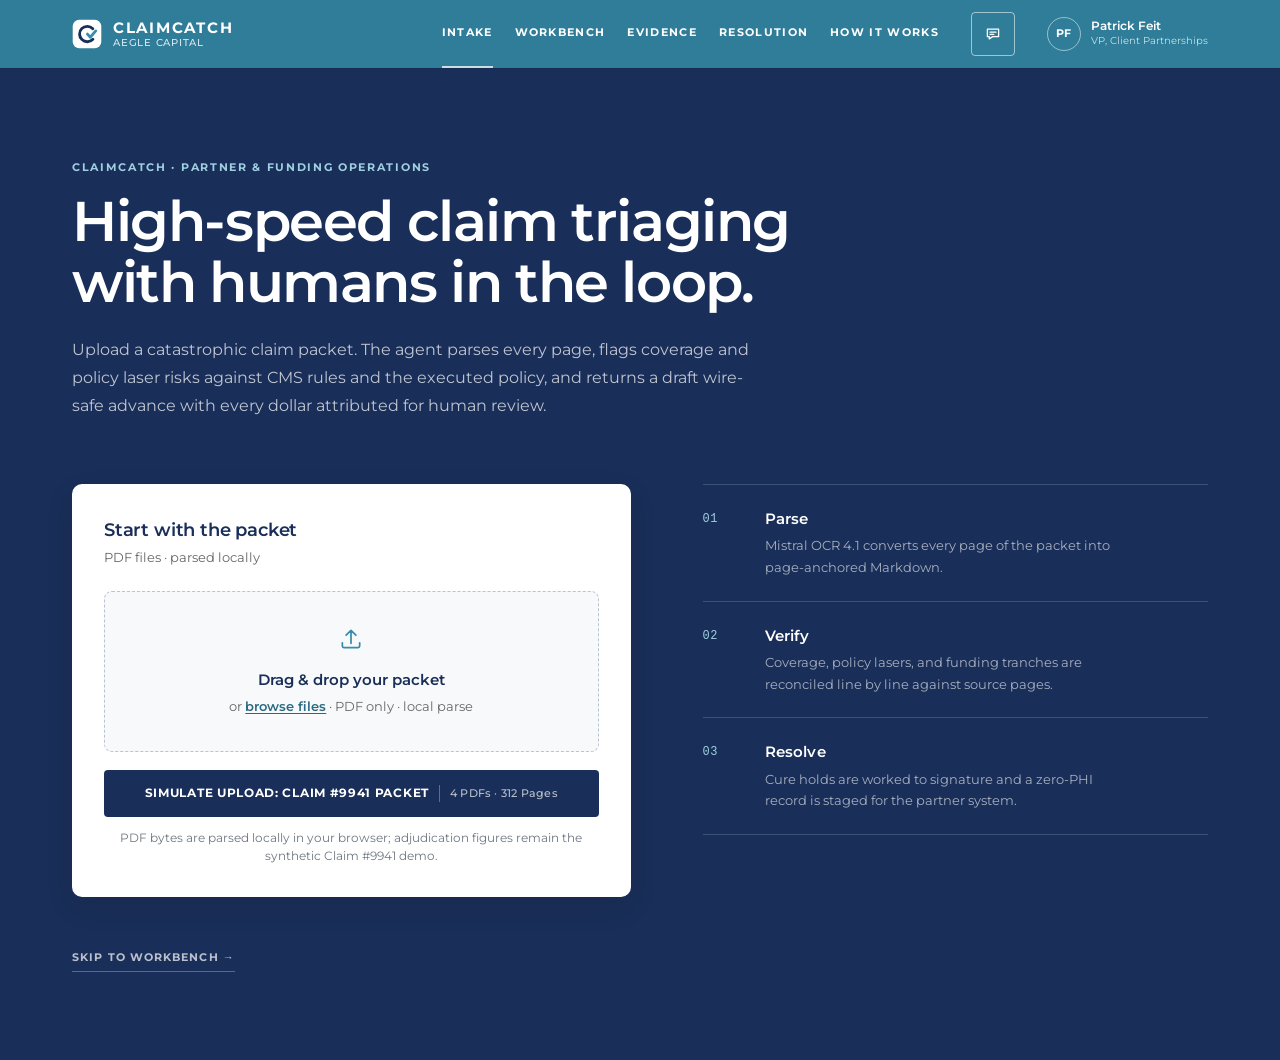
==== index.html @ b41df66d "Deploy ClaimCatch web" ====
<!doctype html>
<html lang="en">
<head>
  <meta charset="utf-8">
  <meta name="viewport" content="width=device-width, initial-scale=1">
  <meta name="color-scheme" content="light">
  <meta name="description" content="ClaimCatch — claim funding decisions with every dollar attributed. Claim #9941.">
  <title>Claim #9941 · ClaimCatch</title>
  <link rel="icon" href="data:image/svg+xml,%3Csvg xmlns='http://www.w3.org/2000/svg' viewBox='0 0 32 32'%3E%3Crect width='32' height='32' rx='5' fill='%23192e58'/%3E%3Cpath d='M22.5 10.2a8 8 0 1 0 0 11.6' fill='none' stroke='%23fff' stroke-width='3' stroke-linecap='round'/%3E%3Cpath d='M17 16.2l3 3 5.2-6.2' fill='none' stroke='%23368caa' stroke-width='3' stroke-linecap='round' stroke-linejoin='round'/%3E%3C/svg%3E">
  <link rel="stylesheet" href="styles.css">
  <script src="vendor/pdfjs/pdf.min.js" defer></script>
  <script src="app.js" defer></script>
</head>
<body>
  <a class="skip-link" href="#main">Skip to content</a>

  <header class="topbar">
    <div class="topbar-inner">
      <a class="brand" href="#workbench" data-nav="workbench" aria-label="ClaimCatch — workbench">
        <svg class="brand-mark" viewBox="0 0 32 32" width="30" height="30" aria-hidden="true">
          <rect x="0.75" y="0.75" width="30.5" height="30.5" rx="7" fill="#fff"></rect>
          <path d="M22.2 10.4a8.2 8.2 0 1 0 .1 11.2" fill="none" stroke="#192e58" stroke-width="3" stroke-linecap="round"></path>
          <path d="M16.5 16.1l3.1 3.3 5.7-6.7" fill="none" stroke="#368caa" stroke-width="3" stroke-linecap="round" stroke-linejoin="round"></path>
        </svg>
        <span class="brand-lockup">
          <span class="brand-word">ClaimCatch</span>
          <span class="brand-sub">Aegle Capital</span>
        </span>
      </a>
      <nav class="nav-links" aria-label="Sections">
        <a href="#intake" data-nav="intake">Intake</a>
        <a href="#workbench" data-nav="workbench">Workbench</a>
        <a href="#evidence" data-nav="evidence">Evidence</a>
        <a href="#resolution" data-nav="resolution">Resolution</a>
        <a href="#how-it-works" data-nav="how-it-works">How it works</a>
      </nav>
      <button type="button" class="nav-chat" id="askPacket" aria-haspopup="dialog" aria-controls="chatDrawer" aria-label="Ask Packet (Chat)" title="Ask Packet (Chat)">
        <svg viewBox="0 0 24 24" width="18" height="18" aria-hidden="true" fill="none" stroke="currentColor" stroke-width="1.7" stroke-linecap="round" stroke-linejoin="round"><path d="M4.5 5.5h15v10h-8l-4.5 3v-3H4.5z"></path><path d="M8 9.5h8M8 12.5h5"></path></svg>
      </button>
      <div class="nav-profile" role="group" aria-label="Patrick Feit, VP, Client Partnerships">
        <span class="nav-avatar" aria-hidden="true">PF</span>
        <span class="nav-profile-text"><b>Patrick Feit</b><small>VP, Client Partnerships</small></span>
      </div>
    </div>
  </header>

  <main id="main">
    <!-- ============================ INTAKE ============================ -->
    <section class="intake" id="intake" aria-labelledby="intake-title">
      <div class="wrap intake-wrap">
        <div class="intake-hero">
          <p class="eyebrow eyebrow-light">ClaimCatch · Partner &amp; Funding Operations</p>
          <h1 id="intake-title">High-speed claim triaging with humans in the loop.</h1>
          <p class="lede">Upload a catastrophic claim packet. The agent parses every page, flags coverage and policy laser risks against CMS rules and the executed policy, and returns a draft wire-safe advance with every dollar attributed for human review.</p>
        </div>

        <div class="intake-grid">
          <div class="upload-panel">
            <h2 class="upload-title">Start with the packet</h2>
            <p class="upload-sub">PDF files · parsed locally</p>
            <div class="dropzone" id="dropzone" tabindex="0" role="button" aria-label="Choose one or more claim packet PDF files, or drop them here">
              <svg class="dz-icon" viewBox="0 0 24 24" width="26" height="26" aria-hidden="true" fill="none" stroke="currentColor" stroke-width="1.6" stroke-linecap="round" stroke-linejoin="round">
                <path d="M12 16V4m0 0L7.5 8.5M12 4l4.5 4.5"></path>
                <path d="M4 15.5v3A1.5 1.5 0 0 0 5.5 20h13a1.5 1.5 0 0 0 1.5-1.5v-3"></path>
              </svg>
              <p class="dz-title">Drag &amp; drop your packet</p>
              <p class="dz-sub">or <span class="dz-browse">browse files</span> · PDF only · local parse</p>
              <input type="file" id="fileInput" accept=".pdf,application/pdf" multiple class="visually-hidden">
            </div>
            <p class="file-line" id="fileLine" hidden>
              <span class="file-dot" aria-hidden="true"></span>
              <span class="file-copy">
                <span id="fileMeta"></span>
                <span class="file-names" id="fileName"></span>
              </span>
            </p>
            <p class="parse-line" id="parseLine" hidden role="status" aria-live="polite"></p>
            <div class="pdf-state" id="pdfState" hidden>
              <span class="pdf-chip" id="pdfChip">PDF verified · local parse</span>
              <details class="pdf-preview" id="pdfPreview">
                <summary>View extracted text</summary>
                <div class="pdf-preview-body">
                  <p class="pdf-preview-label">Page 1 · first 1,200 characters</p>
                  <pre id="pdfPreviewText"></pre>
                  <div class="pdf-page-tags" id="pdfPageTags" aria-label="Parsed page tags"></div>
                  <p class="pdf-preview-note">Preview only. Extracted text stays in this browser session.</p>
                </div>
              </details>
            </div>
            <button type="button" class="btn btn-primary btn-block" id="simulateBtn">Simulate Upload: Claim #9941 Packet <span class="btn-meta">4 PDFs · 312 Pages</span></button>
            <p class="upload-note">PDF bytes are parsed locally in your browser; adjudication figures remain the synthetic Claim #9941 demo.</p>
          </div>

          <aside class="intake-steps" aria-label="How the agent works">
            <ol>
              <li>
                <span class="step-num">01</span>
                <h2>Parse</h2>
                <p>Mistral OCR 4.1 converts every page of the packet into page-anchored Markdown.</p>
              </li>
              <li>
                <span class="step-num">02</span>
                <h2>Verify</h2>
                <p>Coverage, policy lasers, and funding tranches are reconciled line by line against source pages.</p>
              </li>
              <li>
                <span class="step-num">03</span>
                <h2>Resolve</h2>
                <p>Cure holds are worked to signature and a zero-PHI record is staged for the partner system.</p>
              </li>
            </ol>
          </aside>
        </div>

        <button type="button" class="skip-workbench" id="skipWorkbench">Skip to workbench <span aria-hidden="true">→</span></button>
      </div>
    </section>

    <!-- ============================ STREAM ============================ -->
    <section class="stream" id="stream" aria-labelledby="stream-title" hidden>
      <div class="wrap stream-wrap">
        <div class="stream-card">
          <div class="stream-head">
            <div>
              <p class="eyebrow eyebrow-light">Live agent stream</p>
              <h1 id="stream-title">Reading Claim #9941</h1>
            </div>
            <span class="stream-pct" id="streamPct">0%</span>
          </div>
          <div class="stream-bar" role="progressbar" aria-labelledby="stream-title" aria-valuemin="0" aria-valuemax="100" aria-valuenow="0" id="streamBar">
            <span id="streamFill"></span>
          </div>
          <p class="stream-file" id="streamFile" hidden></p>
          <ol class="stream-log" id="streamLog" aria-live="polite" aria-relevant="additions"></ol>
          <div class="stream-foot">
            <p>No external writes · zero PHI</p>
            <button type="button" class="btn btn-white btn-small" id="skipStream">Skip to workbench</button>
          </div>
        </div>
      </div>
    </section>

    <!-- ============================ WORKBENCH ============================ -->
    <div id="workbench" hidden>

      <!-- Zone 1: hero decision banner -->
      <section class="decision" aria-labelledby="decision-title">
        <div class="wrap">
          <div class="decision-top">
            <div>
              <p class="eyebrow eyebrow-light" id="heroStatusEyebrow">Claim #9941 · Adjudication hold — laser flagged</p>
              <p class="local-pdf-marker" id="workbenchUploadMarker" hidden><span class="local-pdf-dot" aria-hidden="true"></span><span id="workbenchUploadMeta"></span></p>
              <h1 id="decision-title">Draft advance for sign-off: <span class="nowrap" id="heroAmount">$1,700,000</span></h1>
              <p class="decision-context">Prairie States Administrators <span aria-hidden="true">·</span> Midwest Precision Manufacturing LLC <span aria-hidden="true">·</span> Meridian Mutual Stop Loss <span aria-hidden="true">·</span> Policy MPM-SL-2026-0147</p>
            </div>
            <div class="decision-tools">
              <button type="button" class="btn btn-ghost-light btn-small" id="rerunBtn">Re-run stream</button>
              <button type="button" class="btn btn-ghost-light btn-small" id="newClaimBtn">New claim</button>
            </div>
          </div>

          <dl class="figures">
            <div class="figure">
              <dt>Requested</dt>
              <dd>$2,800,000</dd>
              <span class="figure-rule rule-neutral" aria-hidden="true"></span>
            </div>
            <div class="figure">
              <dt>Draft for sign-off</dt>
              <dd id="heroApproved">$1,700,000</dd>
              <span class="figure-rule rule-ok" aria-hidden="true"></span>
            </div>
            <div class="figure">
              <dt>Curable Hold</dt>
              <dd id="heroHold">$250,000</dd>
              <span class="figure-rule rule-hold" aria-hidden="true"></span>
            </div>
            <div class="figure">
              <dt>Hard exclusions</dt>
              <dd>$850,000</dd>
              <span class="figure-rule rule-loss" aria-hidden="true"></span>
            </div>
          </dl>

          <div class="decision-foot">
            <a class="btn btn-white" href="#evidence" id="reviewTraps">Review traps &amp; cure hold</a>
            <p class="timeline">
              <span>06 Oct <b>Intake</b></span>
              <span>07 Oct <b>Laser flagged</b></span>
              <span>08 Oct <b>Tranche 1 prepared</b></span>
              <span class="timeline-pending" id="timelineCure">Cure pending</span>
            </p>
          </div>
        </div>
      </section>

      <!-- Zone 2: trap & attribution -->
      <section class="section traps" id="evidence" aria-labelledby="trapsTitle">
        <div class="wrap">
          <header class="section-head">
            <p class="eyebrow">Findings</p>
            <h2 id="trapsTitle">Three findings explain the $1,100,000 gap.</h2>
            <p class="section-desc" id="equation">Billed $3,050,000 − FL48 $350,000 = eligible $2,700,000; less L-1 $750,000 = $1,950,000 reimbursable; less hold $250,000 = $1,700,000 draft advance.</p>
          </header>

          <figure class="attribution">
            <div class="stack-bar" role="img" id="stackBar" aria-label="Attribution of $3,050,000 billed: $1,700,000 draft, $250,000 signature hold, $500,000 laser gap, $350,000 FL48 excluded, $250,000 base deductible.">
              <span class="seg seg-approved" id="segApproved" style="width:55.74%"><span id="segApprovedLabel">$1.70M draft</span></span>
              <span class="seg seg-hold" id="segHold" style="width:8.20%"><span class="seg-out" id="segHoldLabel">$250k</span></span>
              <span class="seg seg-laser" style="width:16.39%"><span>$500k laser</span></span>
              <span class="seg seg-fl48" style="width:11.48%"><span>$350k FL48</span></span>
              <span class="seg seg-base" style="width:8.20%"><span class="seg-out">$250k</span></span>
            </div>
            <figcaption class="legend">
              <span><i class="dot dot-approved" aria-hidden="true"></i>Draft <b id="legendApproved">$1,700,000</b></span>
              <span><i class="dot dot-hold" aria-hidden="true"></i>Signature hold <b id="legendHold">$250,000</b></span>
              <span><i class="dot dot-laser" aria-hidden="true"></i>Laser gap <b>$500,000</b></span>
              <span><i class="dot dot-fl48" aria-hidden="true"></i>FL48 excluded <b>$350,000</b></span>
              <span><i class="dot dot-base" aria-hidden="true"></i>Base deductible <b>$250,000</b></span>
            </figcaption>
          </figure>

          <div class="ledger">
            <!-- Trap 1 -->
            <article class="trap" data-trap="laser">
              <div class="trap-row">
                <button type="button" class="trap-open" data-doc="policy">
                  <span class="trap-amount">$500,000</span>
                  <span class="trap-main">
                    <span class="trap-title">Endorsement L-1 laser</span>
                    <span class="trap-sub">$750,000 separate specific deductible against a $250,000 Schedule A base</span>
                    <span class="trap-cite">Trustmark Ins. Co. v. Citizens <span class="cite-court">(D. Conn. 2004)</span></span>
                  </span>
                  <span class="tag tag-non">Non-curable</span>
                  <span class="trap-page">Policy p. 7</span>
                </button>
                <button type="button" class="trap-toggle" aria-expanded="false" aria-controls="trap1-detail">
                  <span>Rationale</span>
                  <svg viewBox="0 0 24 24" width="16" height="16" aria-hidden="true" fill="none" stroke="currentColor" stroke-width="1.8" stroke-linecap="round" stroke-linejoin="round"><path d="m6 9 6 6 6-6"></path></svg>
                </button>
              </div>
              <div class="trap-detail" id="trap1-detail" inert aria-hidden="true">
                <div class="trap-detail-inner">
                  <div class="trap-copy">
                    <p>The executed policy carries a $750,000 separate specific deductible for member MPM-9941-07 and diagnosis C91.02. Schedule A still shows $250,000; Endorsement L-1 replaces — and does not add to — that base. The $500,000 difference is a coverage gap with no cure, and no No-New-Laser endorsement appears in the executed extract.</p>
                    <p class="cite-block"><b>Citation.</b> <i>Trustmark Ins. Co. v. Citizens</i> (D. Conn. 2004) — a separately negotiated specific deductible controls over the base schedule when the endorsement is executed in the policy.</p>
                  </div>
                  <button type="button" class="source-link" data-doc="policy">View source <span aria-hidden="true">→</span></button>
                </div>
              </div>
            </article>

            <!-- Trap 2 -->
            <article class="trap" data-trap="fl48">
              <div class="trap-row">
                <button type="button" class="trap-open" data-doc="ub04">
                  <span class="trap-amount">$350,000</span>
                  <span class="trap-main">
                    <span class="trap-title">FL48 non-covered charges</span>
                    <span class="trap-sub">$235,000 Rev 0256/J9999 CD22 · $40,000 J3490 off-label · $25,000 private room · $50,000 convenience</span>
                    <span class="trap-cite">CMS NCD 110.24 <span class="cite-court">covers Q2042 Kymriah $475,000</span></span>
                  </span>
                  <span class="tag tag-non">Non-curable</span>
                  <span class="trap-page">UB-04 p. 2</span>
                </button>
                <button type="button" class="trap-toggle" aria-expanded="false" aria-controls="trap2-detail">
                  <span>Rationale</span>
                  <svg viewBox="0 0 24 24" width="16" height="16" aria-hidden="true" fill="none" stroke="currentColor" stroke-width="1.8" stroke-linecap="round" stroke-linejoin="round"><path d="m6 9 6 6 6-6"></path></svg>
                </button>
              </div>
              <div class="trap-detail" id="trap2-detail" inert aria-hidden="true">
                <div class="trap-detail-inner">
                  <div class="trap-copy">
                    <p>FL48 removes $350,000 of charges the plan does not owe: $235,000 for the Rev 0256 / J9999 CD22 protocol (MPM-RES-2026-014, outside authorization PA-9941-0926), $40,000 J3490 off-label pembrolizumab, $25,000 private deluxe differential, and $50,000 convenience charges.</p>
                    <p class="cite-block"><b>Not a trap.</b> CMS NCD 110.24 covers Q2042 Kymriah at $475,000. That line is labeled and paid; it is not part of the exclusion.</p>
                  </div>
                  <button type="button" class="source-link" data-doc="ub04">View source <span aria-hidden="true">→</span></button>
                </div>
              </div>
            </article>

            <!-- Trap 3 -->
            <article class="trap" data-trap="hold">
              <div class="trap-row">
                <button type="button" class="trap-open" data-doc="tpa">
                  <span class="trap-amount">$250,000</span>
                  <span class="trap-main">
                    <span class="trap-title">Missing CFO and carrier signatures</span>
                    <span class="trap-sub" id="trap3Sub">Tranche 2 clears for human sign-off when both Section D defects cure</span>
                    <span class="trap-cite">Request 9941-A <span class="cite-court">§ D — certifications</span></span>
                  </span>
                  <span class="tag tag-cure" id="trap3Tag">Curable</span>
                  <span class="trap-page">TPA request p. 3</span>
                </button>
                <button type="button" class="trap-toggle" aria-expanded="false" aria-controls="trap3-detail">
                  <span>Rationale</span>
                  <svg viewBox="0 0 24 24" width="16" height="16" aria-hidden="true" fill="none" stroke="currentColor" stroke-width="1.8" stroke-linecap="round" stroke-linejoin="round"><path d="m6 9 6 6 6-6"></path></svg>
                </button>
              </div>
              <div class="trap-detail" id="trap3-detail" inert aria-hidden="true">
                <div class="trap-detail-inner">
                  <div class="trap-copy">
                    <p>Section D of request 9941-A carries the TPA signature (<i>/s/ Dana Whitfield, 6 Oct 2026</i>), but the Employer CFO line is blank and Meridian's countersignature is absent. Both defects gate the same $250,000 Tranche 2; each cures on a valid signature, not on adjudication.</p>
                    <p class="cite-block"><b>Cure path.</b> Signed CFO authorization plus Meridian subrogation countersignature clears Tranche 2 for human sign-off at a $1,950,000 draft advance.</p>
                  </div>
                  <button type="button" class="source-link" data-doc="tpa">View source <span aria-hidden="true">→</span></button>
                </div>
              </div>
            </article>
          </div>
        </div>
      </section>

      <!-- Zone 3: resolution + HubSpot -->
      <section class="section resolution" id="resolution" aria-labelledby="resolution-title">
        <div class="wrap">
          <header class="section-head">
            <p class="eyebrow">Resolution</p>
            <h2 id="resolution-title">Resolve the hold. Prepare the sign-off.</h2>
            <p class="section-desc" id="resolutionDesc">Two signatures clear Tranche 2 for human sign-off. The partner record stages only claimant key, contract, and financial fields — zero PHI.</p>
          </header>

          <div class="split">
            <!-- Resolution -->
            <div class="resolution-stack">
            <div class="panel resolution-panel">
              <div class="panel-head">
                <h3>Cure checklist</h3>
                <span class="progress-pill" id="progressPill">0/2</span>
              </div>

              <div class="checks">
                <label class="check" for="cfoCheck">
                  <input type="checkbox" id="cfoCheck">
                  <span class="check-box" aria-hidden="true"></span>
                  <span class="check-text">Employer CFO signature<small>Midwest Precision Manufacturing LLC</small></span>
                </label>
                <label class="check" for="carrierCheck">
                  <input type="checkbox" id="carrierCheck">
                  <span class="check-box" aria-hidden="true"></span>
                  <span class="check-text">Carrier countersignature<small>Meridian Mutual Stop Loss</small></span>
                </label>
              </div>

              <div class="cure-progress" aria-hidden="true"><span id="cureBar" style="width:0%"></span></div>

              <dl class="resolution-figures">
                <div>
                  <dt>Draft Advance</dt>
                  <dd id="approvedOut">$1,700,000</dd>
                </div>
                <div>
                  <dt>Curable Hold</dt>
                  <dd id="holdOut">$250,000</dd>
                </div>
                <div>
                  <dt>Tranche 2</dt>
                  <dd><span class="status-chip chip-held" id="t2Status">HELD</span></dd>
                </div>
              </dl>

              <p class="visually-hidden" aria-live="polite" id="cureAnnounce"></p>
              <button type="button" class="btn btn-primary btn-block" id="sendCure">Send Cure Notice to TPA</button>
            </div>

            <!-- Drafted Outbound Pack -->
            <section class="panel outbound-panel" id="outboundPack" aria-labelledby="outboundTitle">
              <div class="outbound-head">
                <div>
                  <p class="outbound-kicker">Drafted Outbound Pack</p>
                  <h3 id="outboundTitle">Three drafts, ready to send.</h3>
                </div>
                <span class="pack-stamp" id="packStamp" hidden>SENT</span>
              </div>

              <div class="outbound-tabs" role="tablist" aria-label="Drafted outbound pack">
                <button type="button" class="outbound-tab is-active" id="packTabTpa" role="tab" aria-selected="true" aria-controls="packTpa" tabindex="0">TPA Cure Notice</button>
                <button type="button" class="outbound-tab" id="packTabFinance" role="tab" aria-selected="false" aria-controls="packFinance" tabindex="-1">Finance Tranche 1 Memo</button>
                <button type="button" class="outbound-tab" id="packTabPlaybook" role="tab" aria-selected="false" aria-controls="packPlaybook" tabindex="-1">1/1 Playbook Update</button>
              </div>

              <div class="outbound-panel-body" id="packTpa" role="tabpanel" aria-labelledby="packTabTpa" tabindex="0">
                <dl class="email-meta">
                  <div><dt>To</dt><dd>Dana Whitfield — Prairie States Administrators</dd></div>
                  <div><dt>Subject</dt><dd>Claim 9941 — Draft Tranche 1 advance ($1,700,000); Tranche 2 cure required ($250,000)</dd></div>
                </dl>
                <div class="email-body">
                  <p>Reconciliation for Claim 9941 is complete.</p>
                  <p>Tranche 1 of $1,700,000 is prepared for Finance/Accounting review and human sign-off.</p>
                  <p>Two items remain before Tranche 2 of $250,000 can be prepared for sign-off:</p>
                  <ul>
                    <li>Employer CFO signature — blank on Section D.</li>
                    <li>Meridian Mutual Stop Loss countersignature — missing from the submitted packet.</li>
                  </ul>
                  <p>Please return the executed request 9941-A by 17 October 2026. Tranche 2 can be prepared for sign-off within one business day of receipt.</p>
                  <p>Separately, Endorsement L-1 imposes a $750,000 separate specific deductible against a $250,000 Schedule A base. The $500,000 difference is non-curable and excluded from the draft advance.</p>
                  <p>No clinical detail is included in this notice.</p>
                  <p class="email-sign">Patrick Feit<br>VP, Client Partnerships<br>Aegle Capital</p>
                </div>
              </div>

              <div class="outbound-panel-body" id="packFinance" role="tabpanel" aria-labelledby="packTabFinance" tabindex="0" hidden>
                <dl class="email-meta">
                  <div><dt>To</dt><dd>Finance / Accounting</dd></div>
                  <div><dt>Subject</dt><dd>Claim 9941 — Tranche 1 memo and $1,100,000 gap</dd></div>
                </dl>
                <div class="email-body">
                  <p>Tranche 1 of $1,700,000 is prepared for disbursement subject to human sign-off. Tranche 2 of $250,000 is held pending the Employer CFO and Meridian countersignatures.</p>
                  <p>The $1,100,000 gap against the $2,800,000 request is fully attributed: $500,000 laser (L-1 $750,000 vs $250,000 base), $350,000 FL48, and $250,000 signature hold.</p>
                  <p>Double approval is recorded. No PHI is included in this memo.</p>
                  <p class="email-sign">Patrick Feit<br>VP, Client Partnerships<br>Aegle Capital</p>
                </div>
              </div>

              <div class="outbound-panel-body" id="packPlaybook" role="tabpanel" aria-labelledby="packTabPlaybook" tabindex="0" hidden>
                <dl class="email-meta">
                  <div><dt>To</dt><dd>Partner Operations</dd></div>
                  <div><dt>Subject</dt><dd>1/1 Readiness Check — endorsement sweep and 3-signature audit</dd></div>
                </dl>
                <div class="email-body">
                  <p>Owner: Patrick Feit. Due before 1 Dec 2026.</p>
                  <p>Run the endorsement-after-Schedule-A sweep across every 1/1 renewal packet, then audit for the 3-signature set: TPA, Employer CFO, and carrier countersignature.</p>
                  <p>Flag any L-1 separate deductible that changes the base Schedule A math for Finance before Tranche 1 sign-off.</p>
                  <p>No PHI in the playbook; use claimant_key and contract numbers only.</p>
                </div>
              </div>

              <div class="outbound-foot">
                <button type="button" class="btn btn-ghost-dark btn-small" id="copyDraft">Copy draft</button>
                <span>Zero PHI · claimant key only</span>
              </div>
            </section>
            </div>

            <!-- HubSpot -->
            <div class="hubspot-stack">
            <div class="panel hubspot-panel">
              <div class="panel-head">
                <h3><span class="hs-mark" aria-hidden="true">H</span> HubSpot record</h3>
                <span class="object-chip">catastrophic_claim</span>
              </div>

              <dl class="hs-fields">
                <div><dt>Claim</dt><dd>9941</dd></div>
                <div><dt>Claimant key</dt><dd class="mono">MPM-9941-07</dd></div>
                <div><dt>Stage</dt><dd class="stage-cell"><span class="stage-value" id="hsStageHuman">Adjudication hold — laser flagged</span><span class="hs-code mono" id="hsStageCode">adjudication_hold_laser_flagged</span></dd></div>
                <div><dt>Partner turnaround</dt><dd>24 h</dd></div>
                <div><dt>Partner health</dt><dd><span class="health-flag" id="hsHealth">At risk</span></dd></div>
              </dl>

              <div class="hs-actions">
                <button type="button" class="btn btn-primary" id="pushHubspot">Approve &amp; Push to HubSpot</button>
                <button type="button" class="raw-toggle" id="rawToggle" aria-expanded="false" aria-controls="rawPayload">View Raw JSON Payload <span aria-hidden="true">+</span></button>
              </div>
              <pre class="raw-payload" id="rawPayload" hidden><code id="rawCode"></code></pre>
            </div>

            <div class="audit" aria-labelledby="audit-title">
              <div class="audit-head">
                <h3 id="audit-title">Audit log</h3>
                <span>Local session · Claim #9941</span>
              </div>
              <ol class="audit-list" id="auditList" aria-live="polite">
                <li class="audit-empty">No actions recorded yet.</li>
              </ol>
            </div>

            <div class="panel partner-context" aria-labelledby="partner-context-title">
              <div class="panel-head">
                <h3 id="partner-context-title">Partner health</h3>
                <span class="object-chip">Claim context</span>
              </div>
              <dl class="partner-facts">
                <div><dt>Funding turnaround</dt><dd>24 h</dd></div>
                <div><dt>Open issue</dt><dd>Missing CFO + carrier signatures</dd></div>
                <div><dt>Next MBR</dt><dd>17 Oct 2026 · cure review</dd></div>
                <div><dt>Requested advance</dt><dd>$2,800,000</dd></div>
                <div><dt>Billed charges</dt><dd>$3,050,000</dd></div>
                <div><dt>Draft advance</dt><dd>$1,700,000</dd></div>
                <div><dt>Policy</dt><dd>MPM-SL-2026-0147</dd></div>
              </dl>
            </div>
            </div>
          </div>
        </div>
      </section>

      <footer class="footer">
        <div class="wrap footer-inner">
          <span>ClaimCatch <span aria-hidden="true">·</span> Aegle Capital <span aria-hidden="true">·</span> Partner &amp; Funding Operations</span>
          <span>Claim #9941</span>
        </div>
      </footer>
    </div>

    <!-- ============================ HOW IT WORKS ============================ -->
    <div id="how-it-works" hidden>
      <section class="hiw-hero">
        <div class="wrap">
          <p class="eyebrow eyebrow-light">CLAIMCATCH · PHASE 1 AGENTIC ARCHITECTURE</p>
          <h1>Built for 24-hour funding speed. Engineered for zero-PHI leakage.</h1>
          <p class="hiw-lede">How ClaimCatch turns 300-page unstructured TPA packets into citation-backed, human-reviewed funding decisions.</p>
          <dl class="hiw-metrics">
            <div class="hiw-metric">
              <dt>Serverless Pay-Per-Token Inference</dt>
              <dd>Zero idle GPU waste; pay only during active packet analysis.</dd>
            </div>
            <div class="hiw-metric">
              <dt>Rapid Automated Triage</dt>
              <dd>Compresses 6–8 hours of manual cross-referencing into minutes of citation-backed pre-audit for human reviewers.</dd>
            </div>
            <div class="hiw-metric">
              <dt>0 Bytes PHI Egress to CRM</dt>
              <dd>Clinical data stays inside the HIPAA boundary; only de-identified tokens and dollar math reach HubSpot.</dd>
            </div>
          </dl>
        </div>
      </section>

      <section class="section hiw-section">
        <div class="wrap">
          <header class="section-head">
            <p class="eyebrow">Pipeline</p>
            <h2>Four stages. One reconciled decision.</h2>
            <p class="section-desc">Each stage has a narrow job, a deterministic check, and a boundary that keeps clinical data inside Aegle.</p>
          </header>

          <div class="stage-grid">
            <article class="stage-card">
              <div class="stage-top"><span class="stage-num">01</span><span class="stage-tag">Parse</span></div>
              <div class="stage-logos">
                <img src="assets/logos/mistralai.svg" alt="Mistral AI" width="26" height="26">
                <span class="stage-logo-label">Mistral OCR 4.1</span>
              </div>
              <h3>Stage 01 — Managed BAA + ZDR Structural Parsing</h3>
              <p>Raw PDFs, scanned UB-04 forms, and .docx binders route through stateless, serverless OCR endpoints governed by an executed Enterprise HIPAA BAA and enforced Zero Data Retention (ZDR) — avoiding idle self-hosted GPU clusters.</p>
            </article>

            <article class="stage-card">
              <div class="stage-top"><span class="stage-num">02</span><span class="stage-tag">Reason</span></div>
              <div class="stage-logos">
                <img src="assets/logos/fireworks.svg" alt="Fireworks AI" class="logo-fireworks">
              </div>
              <h3>Stage 02 — Zero-Data-Retention Reasoning</h3>
              <p>Fireworks AI at <span class="mono">us.api.fireworks.ai</span> runs pinned US-resident <span class="mono">DeepSeek V4.1 Flash</span> under Aegle's HIPAA BAA with Zero Data Retention (ZDR, <span class="mono">store:false</span>).</p>
              <details class="stage-tech">
                <summary>Technical detail</summary>
                <span class="mono">accounts/fireworks/routers/deepseek-v4p1-flash-1017-us</span>
              </details>
            </article>

            <article class="stage-card">
              <div class="stage-top"><span class="stage-num">03</span><span class="stage-tag">Verify</span></div>
              <div class="stage-logos"><span class="stage-logo-label">Authoritative sources</span></div>
              <h3>Stage 03 — Ground-Truth Verification</h3>
              <p>Deterministic verification queries CMS NCD 110.24, openFDA, CourtListener ERISA, and eCFR Title 29; UB-04 FL47/FL48 math is cross-footed to the dollar.</p>
              <div class="stage-sources">
                <a class="stage-source-link" href="https://www.cms.gov/medicare-coverage-database/view/ncd.aspx?ncdid=372" target="_blank" rel="noopener noreferrer">CMS NCD 110.24 <span aria-hidden="true">↗</span></a>
                <a class="stage-source-link" href="https://open.fda.gov/" target="_blank" rel="noopener noreferrer">openFDA <span aria-hidden="true">↗</span></a>
                <a class="stage-source-link" href="https://www.courtlistener.com/" target="_blank" rel="noopener noreferrer">CourtListener <span aria-hidden="true">↗</span></a>
                <a class="stage-source-link" href="https://www.ecfr.gov/current/title-29" target="_blank" rel="noopener noreferrer">eCFR Title 29 <span aria-hidden="true">↗</span></a>
              </div>
            </article>

            <article class="stage-card">
              <div class="stage-top"><span class="stage-num">04</span><span class="stage-tag">Act</span></div>
              <div class="stage-logos">
                <img src="assets/logos/hubspot.svg" alt="HubSpot" width="26" height="26">
                <span class="stage-logo-label">HubSpot + Aegle Accel</span>
              </div>
              <h3>Stage 04 — Human-in-the-Loop CRM &amp; Partner Action</h3>
              <p>Applies the zero-PHI sanitizer, gates every output behind human review, stages the <span class="mono">catastrophic_claim</span> HubSpot record, and prepares the draft finance memo and TPA cure notice.</p>
            </article>
          </div>
        </div>
      </section>


      <section class="section hiw-section" id="architecture">
        <div class="wrap">
          <header class="section-head">
            <p class="eyebrow">Architecture</p>
            <h2>One flow, every boundary.</h2>
          </header>
          <p class="diagram-label">Architecture at a glance</p>
          <p class="diagram-hint">Swipe to explore the full architecture →</p>
          <figure class="diagram-frame">
            <div class="diagram-scroll" tabindex="0" role="region" aria-label="Scrollable architecture diagram">
              <object class="diagram-object" type="image/svg+xml" data="assets/diagrams/claimcatch-flow-inline.svg" aria-label="ClaimCatch architecture: TPA claim packet through Mistral OCR and Fireworks AI, ground-truth verification, zero-PHI sanitizer, human analyst review and sign-off, and draft HubSpot, finance, and TPA outputs.">
                <p class="diagram-fallback">ClaimCatch architecture diagram. <a href="https://www.cms.gov/medicare-coverage-database/view/ncd.aspx?ncdid=372" target="_blank" rel="noopener noreferrer">CMS NCD 110.24</a> · <a href="https://open.fda.gov/" target="_blank" rel="noopener noreferrer">openFDA</a> · <a href="https://www.courtlistener.com/" target="_blank" rel="noopener noreferrer">CourtListener</a> · <a href="https://www.ecfr.gov/current/title-29" target="_blank" rel="noopener noreferrer">eCFR Title 29</a></p>
              </object>
            </div>
          </figure>
          <button type="button" class="expand-btn" id="expandDiagram">Open full D2 diagram</button>
        </div>
      </section>

      <section class="section hiw-section bench-section" id="benchmarks">
        <div class="wrap">
          <header class="section-head">
            <p class="eyebrow">Benchmark</p>
            <h2>Where legal reasoning meets cost.</h2>
          </header>
          <article class="bench-card bench-wide">
            <div class="bench-head">
              <h3><a class="bench-link" href="https://artificialanalysis.ai/indexes/legal" target="_blank" rel="noopener noreferrer">Artificial Analysis Legal Index <span aria-hidden="true">↗</span></a></h3>
              <span class="bench-tag">AA LEGAL INDEX · 12 NOV 2026</span>
            </div>
            <div class="bench-chart" id="benchLegalChart" role="img" aria-label="Scatter of AA Legal Index score versus AA legal cost per task (log scale): DeepSeek V4.1 Flash 38 at $0.19; Kimi K3.1 Pro 49 at $1.97; Gemini 4 Carbon 62 at $2.57; Claude Fable 5.2 63 at $15.67. Pareto line from DeepSeek through Kimi and Gemini to Claude."></div>
            <ul class="bench-legend aa-legend" id="benchLegalLegend"></ul>
            <p class="bench-callout" id="benchCallout">DeepSeek V4.1 Flash: ~195 legal-index points per $1. Claude Fable 5.2: 4.0 — 81× the cost for 25.6 more points. The cheapest per point is not the most capable: 38 vs 63.</p>
            <p class="bench-source" id="benchSource">Source: Artificial Analysis Legal Index, accessed 12 Nov 2026. Cost per legal task is AA's benchmark spend, not Aegle's per-claim economics.</p>
          </article>
        </div>
      </section>

      <section class="section hiw-section hiw-alt">
        <div class="wrap">
          <header class="section-head">
            <p class="eyebrow">Trust boundary</p>
            <h2>Clinical data stops at the HIPAA boundary</h2>
          </header>
          <div class="boundary-grid">
            <article class="boundary-card boundary-locked">
              <div class="boundary-head">
                <span class="boundary-icon" aria-hidden="true">
                  <svg viewBox="0 0 24 24" width="24" height="24" fill="none" stroke="currentColor" stroke-width="1.7" stroke-linecap="round"><rect x="4.5" y="10.5" width="15" height="10" rx="2"></rect><path d="M8 10.5V7.7a4 4 0 0 1 8 0v2.8"></path></svg>
                </span>
                <span class="boundary-state">Locked</span>
              </div>
              <h3>Locked Inside Aegle HIPAA Boundary</h3>
              <ul>
                <li>Raw PDFs</li>
                <li>Patient names/DOBs</li>
                <li>ICD-10 clinical narratives</li>
                <li>Utilization review notes</li>
                <li>OCR page caches</li>
              </ul>
            </article>
            <article class="boundary-card boundary-cleared">
              <div class="boundary-head">
                <span class="boundary-icon" aria-hidden="true">
                  <svg viewBox="0 0 24 24" width="24" height="24" fill="none" stroke="currentColor" stroke-width="1.7" stroke-linecap="round" stroke-linejoin="round"><path d="M12 3.2 19 6v5.6c0 4.4-2.9 7.4-7 9.2-4.1-1.8-7-4.8-7-9.2V6z"></path><path d="m8.8 11.8 2.3 2.3 4.2-4.5"></path></svg>
                </span>
                <span class="boundary-state">Cleared</span>
              </div>
              <h3>Cleared for HubSpot, Teams &amp; Email</h3>
              <ul>
                <li>De-identified claimant_key (MPM-9941-07)</li>
                <li>Contract policy numbers</li>
                <li>Dollar tranche math ($1.70M Draft / $250k Held)</li>
                <li>Missing signature flags</li>
                <li>Draft finance memo / TPA cure notice</li>
              </ul>
              <p class="boundary-note">100% compliant with Aegle's Protected-Data rules.</p>
            </article>
          </div>
        </div>
      </section>

      <section class="section hiw-section">
        <div class="wrap">
          <header class="section-head">
            <p class="eyebrow">Rollout</p>
            <h2>Three phases. One human-reviewed workflow.</h2>
          </header>
          <div class="rollout-grid">
            <article class="rollout-card">
              <span class="rollout-num">01</span>
              <h3>Phase 1 — Self-Hosted LibreChat + Legal Verification Tools (Immediate Deployment)</h3>
              <p>Deploy an internal, zero-PHI LibreChat workspace wired to serverless OCR, Fireworks AI (ZDR + BAA), and our legal/clinical verification tools. Takes ~4 hours to set up and gives analysts an immediate chat interface where they can inspect the agent's exact chain of thought, live tool calls, and source citations during packet review.</p>
              <button type="button" class="expand-btn" data-open-chat>Try Ask Packet</button>
            </article>
            <article class="rollout-card">
              <span class="rollout-num">02</span>
              <h3>Phase 2 — Read-Only HubSpot CRM Integration</h3>
              <p>Connect read-only CRM context from HubSpot into the agent workspace under Fireworks AI ZDR. No automated CRM write access; IT and ops retain control of production records.</p>
            </article>
            <article class="rollout-card">
              <span class="rollout-num">03</span>
              <h3>Phase 3 — Dedicated ClaimCatch Intake &amp; Triage Workbench</h3>
              <p>Graduate into this dedicated workbench UI where analysts drop in full claim packets for automated multi-document triaging, interactive sidebar chat adjustments, and human-in-the-loop sign-off before staging records or drafting notices.</p>
            </article>
          </div>
        </div>
      </section>

      <section class="section hiw-section hiw-alt" id="faq">
        <div class="wrap">
          <header class="section-head">
            <p class="eyebrow">FAQ</p>
            <h2>The questions every partner asks.</h2>
          </header>
          <div class="faq-grid">
            <article class="faq-card">
              <h3>How can an AI system legally touch HIPAA &amp; PHI data?</h3>
              <p>Serverless Mistral OCR (<span class="mono">/v1/ocr</span>) and Fireworks AI operate under an executed Enterprise HIPAA BAA with enforced Zero Data Retention (ZDR). A hard CRM boundary permits only de-identified keys and dollar math to leave the HIPAA boundary.</p>
            </article>
            <article class="faq-card">
              <h3>How does it read messy 300-page hospital bills &amp; policies—and why Markdown?</h3>
              <p>Mistral OCR vision handles scans and layout noise. Markdown matches LLM pretraining, strips layout noise, cuts tokens, and improves extraction accuracy.</p>
            </article>
            <article class="faq-card">
              <h3>How does the AI actually know ERISA &amp; Stop-Loss Law without hallucinating?</h3>
              <p>Top-percentile legal reasoning AI models are paired with specialized legal and clinical verification tools connected directly to authoritative sources like <a href="https://www.courtlistener.com/" target="_blank" rel="noopener noreferrer">CourtListener</a>, <a href="https://www.ecfr.gov/current/title-29" target="_blank" rel="noopener noreferrer">eCFR Title 29</a>, <a href="https://www.cms.gov/medicare-coverage-database/view/ncd.aspx?ncdid=372" target="_blank" rel="noopener noreferrer">CMS NCD 110.24</a>, and <a href="https://open.fda.gov/" target="_blank" rel="noopener noreferrer">openFDA</a>. Every conclusion carries an exact citation.</p>
            </article>
            <article class="faq-card">
              <h3>Why pay per token on Fireworks AI instead of buying GPUs or hiring 10 more analysts?</h3>
              <p>If you rent or buy dedicated GPUs to self-host models, those GPUs sit idle 95% of the time while you pay for them around the clock. By using HIPAA-compliant serverless APIs on Fireworks AI, you only pay for compute at the exact moment an analyst is actively processing a claim packet—giving you access to much smarter frontier models at a fraction of the cost of dedicated hardware.</p>
            </article>
          </div>
          <p class="compliance-note">Production deployment operates under executed Enterprise HIPAA BAA + enforced Zero Data Retention (ZDR) across all inference and OCR endpoints.</p>
        </div>
      </section>

      <footer class="footer">
        <div class="wrap footer-inner">
          <span>ClaimCatch <span aria-hidden="true">·</span> Aegle Capital <span aria-hidden="true">·</span> Partner &amp; Funding Operations</span>
          <span>Phase 1 · Agentic Architecture</span>
        </div>
      </footer>
    </div>
  </main>

  <!-- ============================ EVIDENCE DRAWER ============================ -->
  <div class="drawer-backdrop" id="drawerBackdrop" hidden></div>
  <aside class="drawer" id="drawer" role="dialog" aria-modal="true" aria-labelledby="drawerTitle" hidden>
    <header class="drawer-head">
      <div>
        <p class="drawer-type" id="drawerType">Policy</p>
        <h2 id="drawerTitle">Endorsement L-1</h2>
        <p class="drawer-sub" id="drawerSub">Meridian Mutual Stop Loss · Policy MPM-SL-2026-0147</p>
      </div>
      <button type="button" class="drawer-close" id="drawerClose" aria-label="Close evidence drawer">
        <svg viewBox="0 0 24 24" width="20" height="20" aria-hidden="true" fill="none" stroke="currentColor" stroke-width="1.8" stroke-linecap="round"><path d="m6 6 12 12M18 6 6 18"></path></svg>
      </button>
    </header>
    <div class="drawer-toolbar">
      <div class="view-toggle" role="group" aria-label="Evidence view">
        <button type="button" class="view-btn is-active" id="viewFormatted" aria-pressed="true">Formatted PDF View</button>
        <button type="button" class="view-btn" id="viewMarkdown" aria-pressed="false">Extracted Markdown</button>
      </div>
      <span class="drawer-page" id="drawerPage">Policy p. 7</span>
    </div>
    <div class="drawer-body" id="drawerBody"></div>
  </aside>

  <div class="dialog-backdrop" id="dialogBackdrop" hidden></div>
  <div class="dialog" id="dialog" role="dialog" aria-modal="true" aria-labelledby="dialogTitle" aria-describedby="dialogBody" hidden>
    <div class="dialog-head">
      <p class="dialog-kicker" id="dialogKicker">Confirm</p>
      <button type="button" class="dialog-close" id="dialogClose" aria-label="Close dialog">
        <svg viewBox="0 0 24 24" width="20" height="20" aria-hidden="true" fill="none" stroke="currentColor" stroke-width="1.8" stroke-linecap="round"><path d="m6 6 12 12M18 6 6 18"></path></svg>
      </button>
    </div>
    <h2 id="dialogTitle">Confirm action</h2>
    <div class="dialog-body" id="dialogBody"></div>
    <div class="dialog-actions">
      <button type="button" class="btn btn-ghost-dark" id="dialogSecondary">Cancel</button>
      <button type="button" class="btn btn-primary" id="dialogPrimary">Confirm</button>
    </div>
  </div>

  <div class="chat-backdrop" id="chatBackdrop" hidden></div>
  <aside class="chat-drawer" id="chatDrawer" role="dialog" aria-modal="true" aria-labelledby="chatTitle" hidden>
    <header class="chat-head">
      <div>
        <p class="chat-kicker">ClaimCatch · Packet Agent</p>
        <h2 id="chatTitle">Ask the packet</h2>
        <p class="chat-status"><span class="chat-status-dot" aria-hidden="true"></span>FastMCP · read-only</p>
      </div>
      <button type="button" class="chat-close" id="chatClose" aria-label="Close Ask Packet">
        <svg viewBox="0 0 24 24" width="20" height="20" aria-hidden="true" fill="none" stroke="currentColor" stroke-width="1.8" stroke-linecap="round"><path d="m6 6 12 12M18 6 6 18"></path></svg>
      </button>
    </header>
    <div class="chat-thread" id="chatThread" aria-live="polite">
      <p class="chat-empty" id="chatEmpty">Ask from the indexed packet. Answers carry citations into the evidence drawer.</p>
    </div>
    <div class="chat-starters" id="chatStarters">
      <p class="chat-starters-label">Starter prompts</p>
      <button type="button" class="chat-starter" data-chat-prompt="1">Does Policy MPM-SL-2026-0147 have a No-New-Laser endorsement or anti-assignment clause?</button>
      <button type="button" class="chat-starter" data-chat-prompt="2">Why is Kymriah ($475k) approved while the CD22 CAR-T ($235k) is excluded?</button>
      <button type="button" class="chat-starter" data-chat-prompt="3">Draft a 3-bullet Teams update for Patrick Feit &amp; Finance on the $250k Tranche 2 hold (Zero-PHI).</button>
    </div>
    <form class="chat-compose" id="chatForm">
      <label class="visually-hidden" for="chatInput">Ask about Claim #9941</label>
      <textarea id="chatInput" rows="1" placeholder="Ask about policy, coverage, or the hold..." maxlength="500"></textarea>
      <button type="submit" class="chat-send" id="chatSend" aria-label="Send message">
        <svg viewBox="0 0 24 24" width="18" height="18" aria-hidden="true" fill="none" stroke="currentColor" stroke-width="1.8" stroke-linecap="round" stroke-linejoin="round"><path d="M4 12h15M13 6l6 6-6 6"></path></svg>
      </button>
    </form>
    <p class="chat-footer">Zero-PHI outbound · clinical detail stays in the packet.</p>
  </aside>

  <div class="media-backdrop" id="mediaBackdrop" hidden></div>
  <div class="media-modal" id="mediaModal" role="dialog" aria-modal="true" aria-labelledby="mediaTitle" hidden>
    <header class="media-head">
      <div>
        <p class="dialog-kicker">Expanded view</p>
        <h2 id="mediaTitle">Architecture flow</h2>
        <p class="media-hint">Drag / scroll to explore</p>
      </div>
      <button type="button" class="dialog-close" id="mediaClose" aria-label="Close expanded view">
        <svg viewBox="0 0 24 24" width="20" height="20" aria-hidden="true" fill="none" stroke="currentColor" stroke-width="1.8" stroke-linecap="round"><path d="m6 6 12 12M18 6 6 18"></path></svg>
      </button>
    </header>
    <div class="media-scroll" id="mediaScroll" tabindex="0" aria-label="Scrollable expanded diagram or chart"></div>
  </div>

  <div class="toast-stack" id="toastStack" role="status" aria-live="polite"></div>
</body>
</html>
---- styles.css ----
/* ==========================================================================
   ClaimCatch — Claim #9941
   Institutional fintech workbench. Local assets only.
   ========================================================================== */

@font-face {
  font-family: "Montserrat";
  src: url("assets/fonts/montserrat-400.woff2") format("woff2");
  font-weight: 400;
  font-style: normal;
  font-display: swap;
}
@font-face {
  font-family: "Montserrat";
  src: url("assets/fonts/montserrat-500.woff2") format("woff2");
  font-weight: 500;
  font-style: normal;
  font-display: swap;
}
@font-face {
  font-family: "Montserrat";
  src: url("assets/fonts/montserrat-600.woff2") format("woff2");
  font-weight: 600;
  font-style: normal;
  font-display: swap;
}
@font-face {
  font-family: "Montserrat";
  src: url("assets/fonts/montserrat-700.woff2") format("woff2");
  font-weight: 700;
  font-style: normal;
  font-display: swap;
}

:root {
  --navy: #192e58;
  --navy-hover: #1a3a6b;
  --teal: #368caa;
  --teal-soft: #9fcfe0;
  --teal-ink: #2a6b83;
  --white: #fff;
  --off: #f8f9fa;
  --ink: #192e58;
  --body: #4f4f4f;
  --muted: #666;
  --faint: #6f7680;
  --line: #e0e0e0;
  --line-soft: #edf0f3;
  --amber: #b5781a;
  --amber-strong: #8a5a10;
  --amber-bg: #fdf4e3;
  --red: #9c3b32;
  --red-bg: #fbf0ee;
  --slate: #6b7f8c;
  --shadow: 0 10px 30px rgba(0, 0, 0, 0.08);
  --shadow-soft: 0 4px 16px rgba(0, 0, 0, 0.05);
  --mono: ui-monospace, SFMono-Regular, Menlo, Consolas, monospace;
  --radius: 10px;
  --wrap: 1200px;
  --pad: 32px;
}

*,
*::before,
*::after {
  box-sizing: border-box;
}

html {
  -webkit-text-size-adjust: 100%;
  scroll-behavior: smooth;
}

body {
  margin: 0;
  font-family: "Montserrat", "Helvetica Neue", Arial, sans-serif;
  font-size: 16px;
  line-height: 1.6;
  color: var(--body);
  background: var(--white);
  overflow-x: hidden;
  -webkit-font-smoothing: antialiased;
  -moz-osx-font-smoothing: grayscale;
}

img {
  max-width: 100%;
  height: auto;
}

h1,
h2,
h3,
h4,
p,
dl,
dd,
figure {
  margin: 0;
}

ol,
ul {
  margin: 0;
  padding: 0;
  list-style: none;
}

button {
  font: inherit;
  color: inherit;
}

a {
  color: var(--teal-ink);
}

[hidden] {
  display: none !important;
}

.visually-hidden {
  position: absolute !important;
  width: 1px;
  height: 1px;
  padding: 0;
  margin: -1px;
  overflow: hidden;
  clip: rect(0 0 0 0);
  white-space: nowrap;
  border: 0;
}

.nowrap {
  white-space: nowrap;
}

.wrap {
  width: 100%;
  max-width: var(--wrap);
  margin: 0 auto;
  padding: 0 var(--pad);
}

.skip-link {
  position: absolute;
  left: 16px;
  top: -60px;
  z-index: 100;
  background: var(--navy);
  color: var(--white);
  padding: 10px 16px;
  border-radius: 4px;
  font-size: 12px;
  font-weight: 700;
  text-transform: uppercase;
  letter-spacing: 0.06em;
  text-decoration: none;
}

.skip-link:focus {
  top: 12px;
}

:focus-visible {
  outline: 2px solid var(--teal);
  outline-offset: 3px;
}

/* ============================== TOP NAV ============================== */

.topbar {
  position: sticky;
  top: 0;
  z-index: 40;
  background: var(--teal);
  color: var(--white);
  box-shadow: 0 1px 0 rgba(0, 0, 0, 0.08);
}

.topbar-inner {
  max-width: var(--wrap);
  margin: 0 auto;
  padding: 0 var(--pad);
  height: 68px;
  display: flex;
  align-items: center;
  gap: 32px;
}

.brand {
  display: inline-flex;
  align-items: center;
  gap: 11px;
  color: var(--white);
  text-decoration: none;
  flex-shrink: 0;
}

.brand-mark {
  display: block;
  width: 30px;
  height: 30px;
  object-fit: contain;
}

.brand-word {
  font-size: 17px;
  font-weight: 700;
  letter-spacing: 0.2em;
  line-height: 1;
}

.brand-sub {
  font-size: 11px;
  font-weight: 500;
  letter-spacing: 0.12em;
  text-transform: uppercase;
  color: rgba(255, 255, 255, 0.82);
  line-height: 1;
}

.nav-links {
  display: flex;
  align-items: stretch;
  gap: 28px;
  margin-left: auto;
  height: 68px;
}

.nav-links a {
  display: inline-flex;
  align-items: center;
  color: rgba(255, 255, 255, 0.86);
  text-decoration: none;
  font-size: 11px;
  font-weight: 700;
  text-transform: uppercase;
  letter-spacing: 0.12em;
  border-bottom: 2px solid transparent;
  transition: color 0.2s ease, border-color 0.2s ease;
}

.nav-links a:hover,
.nav-links a.is-active {
  color: var(--white);
  border-bottom-color: rgba(255, 255, 255, 0.75);
}

/* ============================== BUTTONS ============================== */

.btn {
  display: inline-flex;
  align-items: center;
  justify-content: center;
  gap: 8px;
  min-height: 46px;
  padding: 13px 22px;
  border: 1px solid transparent;
  border-radius: 4px;
  background: var(--navy);
  color: var(--white);
  font-size: 11.5px;
  font-weight: 700;
  letter-spacing: 0.06em;
  text-transform: uppercase;
  text-decoration: none;
  cursor: pointer;
  transition: background-color 0.2s ease, transform 0.2s ease, box-shadow 0.2s ease, color 0.2s ease;
}

.btn:hover {
  background: var(--navy-hover);
  transform: translateY(-1px);
  box-shadow: 0 6px 16px rgba(25, 46, 88, 0.22);
}

.btn:active {
  transform: translateY(0);
  box-shadow: none;
}

.btn-primary {
  background: var(--navy);
  color: var(--white);
}

.btn-white {
  background: var(--white);
  color: var(--navy);
}

.btn-white:hover {
  background: #eef2f7;
  color: var(--navy);
  box-shadow: 0 6px 16px rgba(0, 0, 0, 0.2);
}

.btn-ghost-light {
  background: transparent;
  color: rgba(255, 255, 255, 0.88);
  border-color: rgba(255, 255, 255, 0.32);
}

.btn-ghost-light:hover {
  background: rgba(255, 255, 255, 0.1);
  color: var(--white);
  border-color: rgba(255, 255, 255, 0.55);
  box-shadow: none;
}

.btn-small {
  min-height: 38px;
  padding: 9px 14px;
  font-size: 10px;
}

.btn-block {
  width: 100%;
}

.btn-meta {
  font-weight: 500;
  letter-spacing: 0.02em;
  text-transform: none;
  font-size: 11px;
  color: rgba(255, 255, 255, 0.7);
  padding-left: 10px;
  margin-left: 2px;
  border-left: 1px solid rgba(255, 255, 255, 0.3);
}

/* ============================== TYPE HELPERS ============================== */

.eyebrow {
  font-size: 10.5px;
  font-weight: 700;
  letter-spacing: 0.16em;
  text-transform: uppercase;
  color: var(--teal-ink);
  margin-bottom: 14px;
}

.eyebrow-light {
  color: var(--teal-soft);
}

.section {
  padding: 104px 0;
  scroll-margin-top: 92px;
}

.section-head {
  max-width: 760px;
  margin-bottom: 52px;
  scroll-margin-top: 96px;
}

.section-head h2 {
  font-size: clamp(1.55rem, 2.6vw, 2.1rem);
  line-height: 1.2;
  font-weight: 600;
  letter-spacing: -0.015em;
  color: var(--navy);
}

.section-desc {
  margin-top: 16px;
  font-size: 0.94rem;
  line-height: 1.7;
  color: var(--muted);
  max-width: 68ch;
}

.muted {
  color: var(--faint);
  font-weight: 400;
}

.mono {
  font-family: var(--mono);
  font-size: 0.8rem;
  letter-spacing: -0.01em;
}

/* ============================== INTAKE ============================== */

.intake {
  background: var(--navy);
  color: var(--white);
  padding: 92px 0 88px;
  min-height: calc(100vh - 68px);
  display: flex;
  align-items: center;
}

.intake-wrap {
  display: block;
}

.intake-hero {
  max-width: 860px;
}

.intake-hero h1 {
  font-size: clamp(2.1rem, 4.6vw, 3.5rem);
  line-height: 1.1;
  font-weight: 600;
  letter-spacing: -0.025em;
  color: var(--white);
  max-width: 20ch;
}

.lede {
  margin-top: 22px;
  max-width: 62ch;
  font-size: 1rem;
  line-height: 1.75;
  color: rgba(255, 255, 255, 0.72);
}

.intake-grid {
  margin-top: 64px;
  display: grid;
  grid-template-columns: minmax(0, 1.05fr) minmax(0, 0.95fr);
  gap: 72px;
  align-items: start;
}

.upload-panel {
  background: var(--white);
  color: var(--body);
  border-radius: var(--radius);
  padding: 32px;
  box-shadow: var(--shadow);
}

.upload-title {
  font-size: 1.1rem;
  font-weight: 600;
  color: var(--navy);
  letter-spacing: -0.01em;
}

.upload-sub {
  margin-top: 4px;
  font-size: 0.8rem;
  color: var(--muted);
}

.dropzone {
  margin-top: 22px;
  padding: 34px 24px;
  border: 1.5px dashed #b9c4d2;
  border-radius: 8px;
  background: var(--off);
  text-align: center;
  cursor: pointer;
  transition: border-color 0.2s ease, background-color 0.2s ease;
}

.dropzone:hover,
.dropzone:focus-visible,
.dropzone.is-over {
  border-color: var(--navy);
  background: #f2f6fb;
}

.dz-icon {
  color: var(--teal);
}

.dz-title {
  margin-top: 10px;
  font-size: 0.92rem;
  font-weight: 600;
  color: var(--navy);
}

.dz-sub {
  margin-top: 4px;
  font-size: 0.8rem;
  color: var(--muted);
}

.dz-browse {
  color: var(--teal-ink);
  font-weight: 600;
  text-decoration: underline;
  text-underline-offset: 2px;
}

.file-line {
  margin-top: 14px;
  display: flex;
  align-items: center;
  gap: 8px;
  font-size: 0.8rem;
  font-weight: 500;
  color: var(--navy);
  background: #f3f7fa;
  border: 1px solid #dbe5ec;
  border-radius: 4px;
  padding: 9px 12px;
  overflow-wrap: anywhere;
}

.file-dot {
  width: 6px;
  height: 6px;
  border-radius: 50%;
  background: var(--teal);
  flex-shrink: 0;
}

#simulateBtn {
  margin-top: 18px;
  flex-wrap: wrap;
  row-gap: 4px;
  text-align: center;
}

.upload-note {
  margin-top: 12px;
  font-size: 0.72rem;
  color: var(--faint);
  text-align: center;
}

.intake-steps ol {
  display: grid;
  gap: 0;
  border-top: 1px solid rgba(255, 255, 255, 0.16);
}

.intake-steps li {
  display: grid;
  grid-template-columns: 44px minmax(0, 1fr);
  column-gap: 18px;
  padding: 22px 0;
  border-bottom: 1px solid rgba(255, 255, 255, 0.16);
}

.step-num {
  grid-row: span 2;
  font-family: var(--mono);
  font-size: 12px;
  color: var(--teal-soft);
  padding-top: 3px;
  letter-spacing: 0.04em;
}

.intake-steps h2 {
  font-size: 0.95rem;
  font-weight: 600;
  color: var(--white);
  letter-spacing: 0.01em;
}

.intake-steps p {
  margin-top: 4px;
  font-size: 0.82rem;
  line-height: 1.65;
  color: rgba(255, 255, 255, 0.62);
  max-width: 40ch;
}

.skip-workbench {
  margin-top: 48px;
  background: none;
  border: 0;
  padding: 4px 0;
  color: rgba(255, 255, 255, 0.7);
  font-size: 11px;
  font-weight: 700;
  letter-spacing: 0.1em;
  text-transform: uppercase;
  cursor: pointer;
  border-bottom: 1px solid rgba(255, 255, 255, 0.28);
  transition: color 0.2s ease, border-color 0.2s ease;
}

.skip-workbench:hover {
  color: var(--white);
  border-bottom-color: var(--white);
}

/* ============================== STREAM ============================== */

.stream {
  background: var(--navy);
  color: var(--white);
  min-height: calc(100vh - 68px);
  display: flex;
  align-items: center;
  padding: 72px 0;
}

.stream-wrap {
  display: flex;
  justify-content: center;
}

.stream-card {
  width: 100%;
  max-width: 780px;
  background: #14264a;
  border: 1px solid rgba(255, 255, 255, 0.13);
  border-radius: var(--radius);
  padding: 36px 38px 28px;
  box-shadow: 0 24px 60px rgba(0, 0, 0, 0.28);
}

.stream-head {
  display: flex;
  align-items: flex-start;
  justify-content: space-between;
  gap: 20px;
}

.stream-head .eyebrow {
  margin-bottom: 8px;
}

.stream-head h1 {
  font-size: clamp(1.4rem, 2.6vw, 1.85rem);
  font-weight: 600;
  letter-spacing: -0.01em;
  color: var(--white);
}

.stream-pct {
  font-family: var(--mono);
  font-size: 0.95rem;
  color: var(--teal-soft);
  padding-top: 20px;
  font-variant-numeric: tabular-nums;
}

.stream-bar {
  margin-top: 22px;
  height: 4px;
  border-radius: 2px;
  background: rgba(255, 255, 255, 0.14);
  overflow: hidden;
}

.stream-bar span {
  display: block;
  height: 100%;
  width: 0;
  background: var(--teal-soft);
  border-radius: 2px;
  transition: width 0.3s linear;
}

.stream-file {
  margin-top: 12px;
  font-size: 11px;
  color: rgba(255, 255, 255, 0.55);
  overflow-wrap: anywhere;
}

.stream-log {
  margin-top: 18px;
  border-top: 1px solid rgba(255, 255, 255, 0.13);
}

.stream-event {
  display: grid;
  grid-template-columns: 22px minmax(0, 1fr);
  column-gap: 14px;
  padding: 15px 0;
  border-bottom: 1px solid rgba(255, 255, 255, 0.1);
  animation: eventIn 0.35s ease both;
}

.event-marker {
  margin-top: 5px;
  width: 14px;
  height: 14px;
  border-radius: 50%;
  border: 1.5px solid rgba(255, 255, 255, 0.28);
  position: relative;
}

.stream-event.is-active .event-marker {
  border-color: var(--teal-soft);
  border-top-color: transparent;
  animation: spin 0.9s linear infinite;
}

.stream-event.is-done .event-marker {
  background: var(--teal);
  border-color: var(--teal);
}

.stream-event.is-done .event-marker::after {
  content: "";
  position: absolute;
  left: 3.5px;
  top: 3.5px;
  width: 4px;
  height: 7px;
  border: solid var(--white);
  border-width: 0 1.5px 1.5px 0;
  transform: rotate(42deg);
}

.event-title {
  font-family: var(--mono);
  font-size: 11.5px;
  font-weight: 500;
  letter-spacing: 0.01em;
  color: var(--white);
  overflow-wrap: anywhere;
}

.stream-event.is-active .event-title {
  color: var(--teal-soft);
}

.event-detail {
  margin-top: 4px;
  font-size: 0.79rem;
  line-height: 1.6;
  color: rgba(255, 255, 255, 0.62);
}

.event-detail b {
  color: rgba(255, 255, 255, 0.92);
  font-weight: 600;
}

.event-detail .alert-word {
  color: #f0bf72;
  font-weight: 700;
  letter-spacing: 0.04em;
}

.stream-foot {
  margin-top: 20px;
  display: flex;
  align-items: center;
  justify-content: space-between;
  gap: 20px;
}

.stream-foot p {
  font-size: 10.5px;
  letter-spacing: 0.08em;
  text-transform: uppercase;
  color: rgba(255, 255, 255, 0.45);
}

/* ============================== DECISION BANNER ============================== */

.decision {
  background: var(--navy);
  color: var(--white);
  padding: 68px 0 40px;
  border-bottom: 3px solid var(--teal);
  scroll-margin-top: 68px;
}

.decision-top {
  display: flex;
  align-items: flex-start;
  justify-content: space-between;
  gap: 40px;
}

.decision-top .eyebrow {
  margin-bottom: 12px;
}

.decision h1 {
  font-size: clamp(1.9rem, 3.6vw, 2.75rem);
  line-height: 1.12;
  font-weight: 600;
  letter-spacing: -0.02em;
  color: var(--white);
}

.decision-context {
  margin-top: 14px;
  font-size: 0.78rem;
  line-height: 1.7;
  color: rgba(255, 255, 255, 0.6);
  max-width: 78ch;
}

.decision-context span {
  margin: 0 4px;
}

.decision-tools {
  display: flex;
  gap: 8px;
  flex-shrink: 0;
  padding-top: 4px;
}

.figures {
  margin-top: 48px;
  display: grid;
  grid-template-columns: repeat(4, minmax(0, 1fr));
  border-top: 1px solid rgba(255, 255, 255, 0.16);
}

.figure {
  padding: 22px 28px 0 0;
  border-left: 1px solid rgba(255, 255, 255, 0.12);
  padding-left: 28px;
}

.figure:first-child {
  border-left: 0;
  padding-left: 0;
}

.figure dt {
  font-size: 10px;
  font-weight: 700;
  letter-spacing: 0.13em;
  text-transform: uppercase;
  color: rgba(255, 255, 255, 0.68);
}

.figure dd {
  margin-top: 10px;
  font-size: clamp(1.6rem, 2.6vw, 2.2rem);
  font-weight: 600;
  letter-spacing: -0.02em;
  color: var(--white);
  font-variant-numeric: tabular-nums;
  line-height: 1.1;
}

.figure-rule {
  display: block;
  width: 34px;
  height: 3px;
  margin-top: 16px;
  border-radius: 2px;
}

.rule-neutral { background: rgba(255, 255, 255, 0.4); }
.rule-ok { background: var(--teal-soft); }
.rule-hold { background: #e0a94a; }
.rule-loss { background: #cf7a6f; }

.decision-foot {
  margin-top: 38px;
  display: flex;
  align-items: center;
  justify-content: space-between;
  gap: 32px;
  flex-wrap: wrap;
}

.timeline {
  display: flex;
  flex-wrap: wrap;
  align-items: center;
  gap: 4px 0;
  font-size: 9.5px;
  font-weight: 500;
  letter-spacing: 0.09em;
  text-transform: uppercase;
  color: rgba(255, 255, 255, 0.6);
}

.timeline span {
  display: inline-flex;
  align-items: center;
  white-space: nowrap;
}

.timeline span + span::before {
  content: "";
  display: inline-block;
  width: 18px;
  height: 1px;
  margin: 0 12px;
  background: rgba(255, 255, 255, 0.22);
}

.timeline b {
  color: rgba(255, 255, 255, 0.82);
  font-weight: 600;
  margin-left: 4px;
}

.timeline .timeline-pending {
  color: #e0a94a;
  font-weight: 700;
}

.timeline .timeline-pending::before {
  background: rgba(224, 169, 74, 0.5);
}

/* ============================== TRAPS ============================== */

.traps {
  background: var(--white);
}

.attribution {
  margin: 0 0 48px;
}

.stack-bar {
  display: flex;
  width: 100%;
  height: 46px;
  border-radius: 4px;
  overflow: hidden;
  background: var(--line-soft);
}

.seg {
  display: flex;
  align-items: center;
  justify-content: center;
  height: 100%;
  position: relative;
  overflow: hidden;
  transition: filter 0.2s ease;
}

.seg:hover {
  filter: brightness(1.08);
}

.seg span {
  font-size: 10px;
  font-weight: 700;
  letter-spacing: 0.04em;
  text-transform: uppercase;
  color: var(--white);
  white-space: nowrap;
  padding: 0 8px;
}

.seg-approved { background: var(--navy); }
.seg-hold { background: #c99a45; }
.seg-laser { background: var(--red); }
.seg-fl48 { background: var(--slate); }
.seg-base { background: #c9ced6; }

.seg-hold span,
.seg-base span {
  color: #4a4136;
}

.seg-base span {
  color: #4b5563;
}

.legend {
  margin-top: 16px;
  display: flex;
  flex-wrap: wrap;
  gap: 10px 30px;
  font-size: 10.5px;
  font-weight: 500;
  letter-spacing: 0.03em;
  text-transform: uppercase;
  color: var(--muted);
}

.legend span {
  display: inline-flex;
  align-items: center;
  gap: 7px;
}

.legend b {
  color: var(--navy);
  font-weight: 600;
  letter-spacing: 0;
  text-transform: none;
  font-size: 11px;
}

.dot {
  width: 8px;
  height: 8px;
  border-radius: 2px;
  flex-shrink: 0;
}

.dot-approved { background: var(--navy); }
.dot-hold { background: #c99a45; }
.dot-laser { background: var(--red); }
.dot-fl48 { background: var(--slate); }
.dot-base { background: #c9ced6; }

.ledger {
  border-bottom: 1px solid var(--line);
}

.trap {
  border-top: 1px solid var(--line);
  transition: background-color 0.2s ease;
}

.trap:hover {
  background: #fcfcfd;
}

.trap-row {
  display: grid;
  grid-template-columns: minmax(0, 1fr) auto;
  align-items: stretch;
}

.trap-open {
  display: grid;
  grid-template-columns: 136px minmax(0, 1fr) 108px 84px;
  align-items: center;
  gap: 24px;
  width: 100%;
  padding: 26px 8px 26px 0;
  background: none;
  border: 0;
  text-align: left;
  cursor: pointer;
  min-width: 0;
}

.trap-amount {
  font-size: 1.4rem;
  font-weight: 600;
  letter-spacing: -0.02em;
  color: var(--navy);
  font-variant-numeric: tabular-nums;
  transition: color 0.2s ease;
  white-space: nowrap;
}

.trap-open:hover .trap-amount {
  color: var(--teal);
}

.trap-main {
  display: block;
  min-width: 0;
}

.trap-title {
  display: block;
  font-size: 1rem;
  font-weight: 600;
  color: var(--navy);
  letter-spacing: -0.005em;
  line-height: 1.3;
}

.trap-sub {
  display: block;
  margin-top: 4px;
  font-size: 0.82rem;
  line-height: 1.5;
  color: var(--muted);
}

.trap-cite {
  display: block;
  margin-top: 7px;
  font-size: 0.74rem;
  font-weight: 500;
  color: var(--teal-ink);
}

.cite-court {
  color: var(--faint);
  font-weight: 400;
}

.tag {
  justify-self: start;
  font-size: 9px;
  font-weight: 700;
  letter-spacing: 0.09em;
  text-transform: uppercase;
  padding: 5px 7px;
  border-radius: 3px;
  white-space: nowrap;
  line-height: 1;
}

.tag-non {
  color: var(--red);
  background: var(--red-bg);
  border: 1px solid #eed3ce;
}

.tag-cure {
  color: var(--amber-strong);
  background: var(--amber-bg);
  border: 1px solid #eedcba;
}

.trap-page {
  justify-self: end;
  font-size: 9.5px;
  font-weight: 600;
  letter-spacing: 0.07em;
  text-transform: uppercase;
  color: var(--faint);
  white-space: nowrap;
}

.trap-toggle {
  display: inline-flex;
  align-items: center;
  gap: 6px;
  align-self: center;
  margin-right: 4px;
  padding: 9px 12px;
  background: none;
  border: 1px solid var(--line);
  border-radius: 4px;
  cursor: pointer;
  font-size: 9.5px;
  font-weight: 700;
  letter-spacing: 0.07em;
  text-transform: uppercase;
  color: var(--muted);
  transition: border-color 0.2s ease, color 0.2s ease, background-color 0.2s ease;
}

.trap-toggle:hover {
  border-color: var(--navy);
  color: var(--navy);
  background: var(--white);
}

.trap-toggle svg {
  transition: transform 0.3s ease;
}

.trap.is-open .trap-toggle svg {
  transform: rotate(180deg);
}

.trap-detail {
  display: grid;
  grid-template-rows: 0fr;
  transition: grid-template-rows 0.35s ease;
}

.trap.is-open .trap-detail {
  grid-template-rows: 1fr;
}

.trap-detail-inner {
  overflow: hidden;
  display: grid;
  grid-template-columns: minmax(0, 1fr) auto;
  gap: 40px;
  align-items: start;
  min-height: 0;
}

.trap.is-open .trap-detail-inner {
  padding: 0 8px 30px 160px;
}

.trap-copy {
  max-width: 76ch;
  font-size: 0.88rem;
  line-height: 1.7;
  color: var(--body);
}

.trap-copy p + p {
  margin-top: 12px;
}

.cite-block {
  border-left: 2px solid var(--teal);
  padding-left: 14px;
  font-size: 0.82rem;
  color: var(--muted);
}

.cite-block b {
  color: var(--navy);
  font-weight: 600;
}

.source-link {
  flex-shrink: 0;
  align-self: start;
  background: none;
  border: 0;
  padding: 2px 0 3px;
  color: var(--teal-ink);
  font-size: 10px;
  font-weight: 700;
  letter-spacing: 0.08em;
  text-transform: uppercase;
  cursor: pointer;
  border-bottom: 1px solid rgba(42, 107, 131, 0.35);
  transition: color 0.2s ease, border-color 0.2s ease;
}

.source-link span {
  display: inline-block;
  transition: transform 0.2s ease;
}

.source-link:hover {
  color: var(--navy);
  border-bottom-color: var(--navy);
}

.source-link:hover span {
  transform: translateX(3px);
}

/* ============================== RESOLUTION ============================== */

.resolution {
  background: var(--off);
  border-top: 1px solid var(--line);
  border-bottom: 1px solid var(--line);
}

.split {
  display: grid;
  grid-template-columns: minmax(0, 1fr) minmax(0, 1fr);
  gap: 24px;
  align-items: start;
}

.panel {
  background: var(--white);
  border: 1px solid var(--line);
  border-radius: var(--radius);
  padding: 30px;
  box-shadow: var(--shadow);
  min-width: 0;
}

.panel-head {
  display: flex;
  align-items: center;
  justify-content: space-between;
  gap: 16px;
  margin-bottom: 20px;
}

.panel-head h3 {
  font-size: 1rem;
  font-weight: 600;
  color: var(--navy);
  display: inline-flex;
  align-items: center;
  gap: 10px;
  letter-spacing: -0.005em;
}

.progress-pill {
  font-family: var(--mono);
  font-size: 11px;
  font-weight: 600;
  color: var(--navy);
  background: #eef2f7;
  border-radius: 999px;
  padding: 4px 10px;
  line-height: 1.4;
}

.checks {
  display: grid;
  gap: 10px;
}

.check {
  display: grid;
  grid-template-columns: 20px minmax(0, 1fr);
  align-items: start;
  gap: 12px;
  padding: 14px 16px;
  border: 1px solid var(--line);
  border-radius: 8px;
  cursor: pointer;
  transition: border-color 0.2s ease, background-color 0.2s ease;
}

.check:hover {
  border-color: #b7c3d0;
}

.check:focus-within {
  border-color: var(--navy);
  box-shadow: 0 0 0 2px rgba(54, 140, 170, 0.22);
}

.check:has(input:checked) {
  border-color: var(--navy);
  background: #f4f7fb;
}

.check input {
  position: absolute;
  width: 1px;
  height: 1px;
  opacity: 0;
  pointer-events: none;
}

.check-box {
  width: 20px;
  height: 20px;
  border: 1.5px solid #aeb8c6;
  border-radius: 4px;
  background: var(--white);
  margin-top: 1px;
  position: relative;
  transition: background-color 0.2s ease, border-color 0.2s ease;
}

.check input:checked + .check-box {
  background: var(--navy);
  border-color: var(--navy);
}

.check input:checked + .check-box::after {
  content: "";
  position: absolute;
  left: 6px;
  top: 2.5px;
  width: 5px;
  height: 9px;
  border: solid var(--white);
  border-width: 0 2px 2px 0;
  transform: rotate(42deg);
}

.check input:focus-visible + .check-box {
  outline: 2px solid var(--teal);
  outline-offset: 2px;
}

.check-text {
  font-size: 0.88rem;
  font-weight: 500;
  color: var(--navy);
  line-height: 1.4;
}

.check-text small {
  display: block;
  margin-top: 3px;
  font-size: 0.74rem;
  font-weight: 400;
  color: var(--muted);
}

.cure-progress {
  margin-top: 18px;
  height: 6px;
  border-radius: 3px;
  background: #eceff3;
  overflow: hidden;
}

.cure-progress span {
  display: block;
  height: 100%;
  background: var(--teal);
  width: 0;
  transition: width 0.55s cubic-bezier(0.3, 0.8, 0.3, 1);
}

.resolution-figures {
  margin-top: 22px;
  display: grid;
  grid-template-columns: minmax(0, 1fr) minmax(0, 1fr) minmax(0, 1.35fr);
  gap: 16px;
  border-top: 1px solid var(--line-soft);
  padding-top: 18px;
}

.resolution-figures dt {
  font-size: 9px;
  font-weight: 700;
  letter-spacing: 0.1em;
  text-transform: uppercase;
  color: var(--faint);
}

.resolution-figures dd {
  margin-top: 6px;
  font-size: 1.25rem;
  font-weight: 600;
  color: var(--navy);
  letter-spacing: -0.015em;
  font-variant-numeric: tabular-nums;
  line-height: 1.2;
}

#holdOut {
  transition: color 0.3s ease;
}

.status-chip {
  display: inline-block;
  font-size: 9px;
  font-weight: 700;
  letter-spacing: 0.08em;
  padding: 5px 8px;
  border-radius: 3px;
  line-height: 1;
  white-space: nowrap;
  transition: background-color 0.3s ease, color 0.3s ease;
}

.chip-held {
  color: var(--amber-strong);
  background: var(--amber-bg);
  border: 1px solid #eedcba;
}

.chip-ready {
  color: #1c6b84;
  background: #e4f2f7;
  border: 1px solid #bfe0ea;
}

#sendCure {
  margin-top: 24px;
}

#sendCure.is-done {
  background: var(--teal);
}

#sendCure.is-done:hover {
  background: #2f7b96;
}

.action-confirm {
  margin-top: 12px;
  display: flex;
  align-items: center;
  gap: 8px;
  font-size: 10px;
  font-weight: 700;
  letter-spacing: 0.08em;
  text-transform: uppercase;
  color: #1c6b84;
}

.confirm-dot {
  width: 6px;
  height: 6px;
  border-radius: 50%;
  background: var(--teal);
  flex-shrink: 0;
}

.confirm-time {
  font-family: var(--mono);
  font-weight: 500;
  letter-spacing: 0;
  text-transform: none;
  color: var(--faint);
  margin-left: 4px;
}

/* HubSpot panel */

.hs-mark {
  display: inline-flex;
  align-items: center;
  justify-content: center;
  width: 20px;
  height: 20px;
  border-radius: 3px;
  background: #ff7a59;
  color: var(--white);
  font-size: 11px;
  font-weight: 700;
  letter-spacing: 0;
}

.object-chip {
  font-family: var(--mono);
  font-size: 9.5px;
  color: #4f5b66;
  background: var(--off);
  border: 1px solid var(--line);
  border-radius: 3px;
  padding: 4px 7px;
  line-height: 1.2;
}

.hs-fields {
  border-top: 1px solid var(--line-soft);
}

.hs-fields > div {
  display: grid;
  grid-template-columns: 152px minmax(0, 1fr);
  gap: 14px;
  align-items: baseline;
  padding: 10px 0;
  border-bottom: 1px solid var(--line-soft);
}

.hs-fields dt {
  font-size: 9.5px;
  font-weight: 700;
  letter-spacing: 0.08em;
  text-transform: uppercase;
  color: var(--faint);
}

.hs-fields dd {
  font-size: 0.82rem;
  font-weight: 500;
  color: var(--navy);
  overflow-wrap: anywhere;
}

.hs-fields .mono {
  font-size: 0.75rem;
  color: #2c4a63;
}

.stage-value {
  color: var(--teal-ink) !important;
}

.health-flag {
  display: inline-block;
  font-size: 9px;
  font-weight: 700;
  letter-spacing: 0.07em;
  color: var(--red);
  background: var(--red-bg);
  border: 1px solid #eed3ce;
  border-radius: 3px;
  padding: 3px 6px;
  line-height: 1.1;
  margin-right: 4px;
}

.hs-actions {
  margin-top: 20px;
  display: flex;
  flex-direction: column;
  align-items: stretch;
  gap: 10px;
}

#pushHubspot {
  width: 100%;
}

#pushHubspot.is-done {
  background: var(--teal);
}

#pushHubspot.is-done:hover {
  background: #2f7b96;
}

.raw-toggle {
  background: none;
  border: 1px solid var(--line);
  border-radius: 4px;
  padding: 10px 14px;
  font-size: 9.5px;
  font-weight: 700;
  letter-spacing: 0.07em;
  text-transform: uppercase;
  color: var(--muted);
  cursor: pointer;
  transition: border-color 0.2s ease, color 0.2s ease;
}

.raw-toggle:hover {
  border-color: var(--navy);
  color: var(--navy);
}

.raw-toggle span {
  display: inline-block;
  margin-left: 4px;
  transition: transform 0.25s ease;
  font-size: 12px;
}

.raw-toggle[aria-expanded="true"] span {
  transform: rotate(45deg);
}

.raw-payload {
  margin-top: 14px;
  background: #0f1d38;
  color: #cfe6ee;
  border-radius: 6px;
  padding: 16px;
  font-family: var(--mono);
  font-size: 11px;
  line-height: 1.65;
  overflow: auto;
  max-height: 340px;
  border: 1px solid #1d3559;
}

.raw-payload code {
  font-family: inherit;
  white-space: pre;
}

/* Audit */

.audit {
  margin-top: 56px;
  border-top: 2px solid var(--navy);
  padding-top: 18px;
}

.audit-head {
  display: flex;
  align-items: baseline;
  justify-content: space-between;
  gap: 20px;
  margin-bottom: 6px;
}

.audit-head h3 {
  font-size: 0.92rem;
  font-weight: 600;
  color: var(--navy);
}

.audit-head span {
  font-size: 10px;
  letter-spacing: 0.06em;
  text-transform: uppercase;
  color: var(--faint);
}

.audit-list {
  border-top: 1px solid var(--line);
}

.audit-list li {
  display: grid;
  grid-template-columns: 88px minmax(0, 1fr);
  gap: 18px;
  padding: 10px 0;
  border-bottom: 1px solid var(--line-soft);
  font-size: 0.82rem;
  color: var(--body);
}

.audit-time {
  font-family: var(--mono);
  font-size: 11px;
  color: var(--muted);
  padding-top: 2px;
  font-variant-numeric: tabular-nums;
}

.audit-list .audit-empty {
  display: block;
  color: var(--faint);
  font-style: italic;
  padding: 12px 0;
  font-size: 0.8rem;
}

.audit-list li.is-new {
  animation: auditIn 1.4s ease;
}

.audit-detail {
  color: var(--faint);
}

/* Footer */

.footer {
  background: var(--white);
  padding: 26px 0;
}

.footer-inner {
  display: flex;
  align-items: center;
  justify-content: space-between;
  gap: 16px;
  flex-wrap: wrap;
  font-size: 10.5px;
  letter-spacing: 0.05em;
  text-transform: uppercase;
  color: var(--faint);
}

.footer-inner span + span {
  text-align: right;
}

/* ============================== EVIDENCE DRAWER ============================== */

.drawer-backdrop {
  position: fixed;
  inset: 0;
  z-index: 55;
  background: rgba(25, 46, 88, 0.45);
  opacity: 0;
  transition: opacity 0.3s ease;
}

.drawer-backdrop.is-open {
  opacity: 1;
}

.drawer {
  position: fixed;
  top: 0;
  right: 0;
  bottom: 0;
  z-index: 60;
  width: min(880px, 94vw);
  height: 100dvh;
  display: flex;
  flex-direction: column;
  background: var(--white);
  box-shadow: -20px 0 60px rgba(0, 0, 0, 0.2);
  transform: translateX(102%);
  transition: transform 0.34s cubic-bezier(0.22, 0.7, 0.2, 1);
}

.drawer.is-open {
  transform: translateX(0);
}

.drawer-head {
  flex-shrink: 0;
  display: flex;
  align-items: flex-start;
  justify-content: space-between;
  gap: 24px;
  padding: 24px 32px 20px;
  border-top: 3px solid var(--teal);
  border-bottom: 1px solid var(--line);
}

.drawer-type {
  font-size: 9.5px;
  font-weight: 700;
  letter-spacing: 0.13em;
  text-transform: uppercase;
  color: var(--teal-ink);
}

.drawer-head h2 {
  margin-top: 6px;
  font-size: 1.3rem;
  font-weight: 600;
  color: var(--navy);
  letter-spacing: -0.015em;
  line-height: 1.25;
}

.drawer-sub {
  margin-top: 4px;
  font-size: 0.78rem;
  color: var(--muted);
}

.drawer-close {
  flex-shrink: 0;
  width: 36px;
  height: 36px;
  display: inline-flex;
  align-items: center;
  justify-content: center;
  background: var(--white);
  border: 1px solid var(--line);
  border-radius: 4px;
  color: var(--navy);
  cursor: pointer;
  transition: background-color 0.2s ease, border-color 0.2s ease;
}

.drawer-close:hover {
  background: var(--off);
  border-color: var(--navy);
}

.drawer-toolbar {
  flex-shrink: 0;
  display: flex;
  align-items: center;
  justify-content: space-between;
  gap: 16px;
  padding: 12px 32px;
  border-bottom: 1px solid var(--line);
  background: var(--off);
}

.view-toggle {
  display: inline-flex;
  background: #eceff3;
  border-radius: 4px;
  padding: 3px;
  gap: 2px;
}

.view-btn {
  background: none;
  border: 0;
  border-radius: 3px;
  padding: 7px 11px;
  font-size: 9.5px;
  font-weight: 700;
  letter-spacing: 0.06em;
  text-transform: uppercase;
  color: var(--muted);
  cursor: pointer;
  transition: background-color 0.2s ease, color 0.2s ease, box-shadow 0.2s ease;
}

.view-btn:hover {
  color: var(--navy);
}

.view-btn.is-active {
  background: var(--white);
  color: var(--navy);
  box-shadow: 0 1px 3px rgba(0, 0, 0, 0.12);
}

.drawer-page {
  font-size: 10px;
  font-weight: 600;
  letter-spacing: 0.08em;
  text-transform: uppercase;
  color: var(--faint);
  white-space: nowrap;
}

.drawer-body {
  flex: 1;
  overflow-y: auto;
  overscroll-behavior: contain;
  background: #eef1f5;
  padding: 28px 32px 48px;
}

.doc-page {
  background: var(--white);
  max-width: 640px;
  margin: 0 auto;
  padding: 38px 40px 42px;
  border: 1px solid #dfe3e8;
  border-radius: 2px;
  box-shadow: 0 10px 30px rgba(0, 0, 0, 0.09);
  color: #333;
  font-size: 0.82rem;
  line-height: 1.65;
}

.doc-banner {
  display: flex;
  align-items: baseline;
  justify-content: space-between;
  gap: 16px;
  margin: -38px -40px 26px;
  padding: 16px 40px;
  background: var(--navy);
  color: var(--white);
}

.doc-banner h3 {
  font-size: 11px;
  font-weight: 700;
  letter-spacing: 0.12em;
  text-transform: uppercase;
}

.doc-banner span {
  font-family: var(--mono);
  font-size: 9.5px;
  color: rgba(255, 255, 255, 0.62);
  white-space: nowrap;
}

.doc-sub {
  margin-top: 3px;
  color: var(--muted);
  font-size: 0.76rem;
}

.doc-rule {
  height: 1px;
  background: var(--line);
  margin: 18px 0;
}

.doc-row {
  display: grid;
  grid-template-columns: minmax(0, 1fr) auto 76px;
  gap: 12px;
  align-items: baseline;
  padding: 9px 0;
  border-bottom: 1px solid #edf0f3;
}

.doc-row .k {
  color: var(--muted);
  font-size: 0.78rem;
}

.doc-row .v {
  color: var(--navy);
  overflow-wrap: anywhere;
  font-weight: 600;
  font-size: 0.8rem;
  text-align: right;
  font-variant-numeric: tabular-nums;
}

.doc-row > span:last-child {
  font-size: 9.5px;
  color: var(--faint);
  text-align: right;
  letter-spacing: 0.02em;
}

.doc-body p {
  margin-top: 14px;
  font-size: 0.81rem;
  line-height: 1.7;
  color: #444;
}

.doc-body p:first-child {
  margin-top: 0;
}

.doc-clause {
  margin-top: 16px;
  padding: 14px 16px;
  background: var(--off);
  border-left: 2px solid var(--navy);
  font-size: 0.8rem;
  line-height: 1.65;
  color: #333;
}

.clause-tag {
  display: block;
  margin-bottom: 5px;
  font-size: 8.5px;
  font-weight: 700;
  letter-spacing: 0.1em;
  text-transform: uppercase;
  color: var(--muted);
}

.hl-line {
  background: #fff8e8;
  border: 1px solid #d9a53c;
  border-radius: 3px;
  box-shadow: 0 0 0 4px rgba(217, 165, 60, 0.14);
  animation: hlPulse 2.6s ease-in-out infinite;
  padding-left: 8px;
  padding-right: 8px;
  margin-left: -8px;
  margin-right: -8px;
}

.hl-line .v {
  color: #7a4f0c;
}

.doc-note {
  margin-top: 18px;
  font-size: 0.72rem !important;
  line-height: 1.6;
  color: var(--faint) !important;
  border-top: 1px solid var(--line-soft);
  padding-top: 12px;
}

/* UB-04 document */

.ub04-sheet {
  border: 1px solid #8f9aa5;
}

.ub04-cell {
  padding: 9px 11px;
  border-right: 1px solid #b9c0c8;
  border-bottom: 1px solid #b9c0c8;
  min-width: 0;
}

.ub04-cell:last-child {
  border-right: 0;
}

.ub04-cell .lbl {
  display: block;
  font-family: var(--mono);
  font-size: 8.5px;
  letter-spacing: 0.02em;
  color: #5f6a75;
  text-transform: uppercase;
}

.ub04-cell .val {
  display: block;
  margin-top: 3px;
  font-size: 0.86rem;
  font-weight: 600;
  color: var(--navy);
  font-variant-numeric: tabular-nums;
  overflow-wrap: anywhere;
}

.ub04-cell.hl {
  background: #fff8e8;
  box-shadow: inset 0 0 0 2px #d9a53c;
}

.ub04-cell.hl .val {
  color: #7a4f0c;
}

.ub04-grid-2 {
  display: grid;
  grid-template-columns: 1fr 1fr;
}

.ub04-grid-2 > .ub04-cell:nth-child(2n) {
  border-right: 0;
}

.ub04-grid-3 {
  display: grid;
  grid-template-columns: repeat(3, minmax(0, 1fr));
}

.ub04-grid-3 > .ub04-cell:nth-child(3n) {
  border-right: 0;
}

.ub04-section-label {
  margin-top: 18px;
  font-size: 9px;
  font-weight: 700;
  letter-spacing: 0.09em;
  text-transform: uppercase;
  color: var(--faint);
}

.ub04-lines {
  width: 100%;
  border-collapse: collapse;
  font-size: 0.72rem;
  margin-top: 18px;
}

.ub04-lines th {
  text-align: left;
  font-family: var(--mono);
  font-size: 8px;
  font-weight: 500;
  letter-spacing: 0.05em;
  text-transform: uppercase;
  color: #5f6a75;
  background: var(--off);
  border: 1px solid #b9c0c8;
  padding: 6px 8px;
}

.ub04-lines td {
  border: 1px solid #cdd3da;
  padding: 6px 8px;
  color: #3b4650;
  font-variant-numeric: tabular-nums;
}

.ub04-lines td.num {
  text-align: right;
  font-weight: 600;
  color: var(--navy);
  white-space: nowrap;
}

.ub04-lines tr.is-excluded td {
  background: #fff8e8;
}

.ub04-lines tr.is-covered td {
  background: #f1f8f6;
}

.ub04-lines .code {
  font-family: var(--mono);
  font-size: 0.68rem;
}

.covered-chip {
  display: inline-block;
  font-size: 8px;
  font-weight: 700;
  letter-spacing: 0.05em;
  text-transform: uppercase;
  color: #1c6b4e;
  background: #e4f3ec;
  border-radius: 2px;
  padding: 2px 5px;
  margin-left: 4px;
}

/* TPA document */

.sig-block {
  margin-top: 16px;
  display: grid;
  grid-template-columns: repeat(3, minmax(0, 1fr));
  gap: 25px;
  padding: 16px;
  border: 1px solid #e3e6ea;
  border-radius: 3px;
}

.sig-field {
  min-width: 0;
}

.sig-line {
  height: 1px;
  background: #6b7580;
  margin-bottom: 7px;
}

.sig-label {
  font-family: var(--mono);
  font-size: 8.5px;
  letter-spacing: 0.02em;
  text-transform: uppercase;
  color: #5f6a75;
}

.sig-name {
  display: block;
  margin-top: 4px;
  font-size: 0.76rem;
  color: var(--navy);
  font-weight: 500;
  overflow-wrap: anywhere;
}

.sig-name em {
  font-style: italic;
}

.sig-blank {
  display: block;
  margin-top: 4px;
  font-size: 0.72rem;
  color: #7a4f0c;
  background: #fff8e8;
  border: 1px dashed #d9a53c;
  border-radius: 2px;
  padding: 3px 5px;
  box-shadow: 0 0 0 3px rgba(217, 165, 60, 0.13);
}

/* Markdown view */

.md-page {
  max-width: 640px;
  margin: 0 auto;
  background: var(--white);
  border: 1px solid #dfe3e8;
  border-radius: 2px;
  box-shadow: 0 10px 30px rgba(0, 0, 0, 0.09);
  padding: 30px 32px 36px;
}

.page-tag {
  display: inline-block;
  font-family: var(--mono);
  font-size: 10px;
  letter-spacing: 0.04em;
  color: var(--muted);
  border: 1px solid var(--line);
  border-radius: 2px;
  padding: 2px 6px;
  margin-bottom: 16px;
}

.md-page pre {
  margin: 0;
  font-family: var(--mono);
  font-size: 11.5px;
  line-height: 1.8;
  color: #2c3742;
  white-space: pre-wrap;
  overflow-wrap: anywhere;
}

.tech-cite {
  max-width: 640px;
  margin: 18px auto 0;
  border: 1px solid #d8dde3;
  border-radius: 3px;
  background: var(--white);
}

.tech-cite summary {
  padding: 10px 14px;
  cursor: pointer;
  font-size: 9.5px;
  font-weight: 700;
  letter-spacing: 0.07em;
  text-transform: uppercase;
  color: var(--muted);
  list-style: none;
}

.tech-cite summary::-webkit-details-marker {
  display: none;
}

.tech-cite summary::before {
  content: "+";
  display: inline-block;
  width: 12px;
  margin-right: 6px;
  color: var(--teal);
  font-weight: 700;
}

.tech-cite[open] summary::before {
  content: "–";
}

.tech-cite pre {
  margin: 0;
  padding: 0 14px 14px;
  font-family: var(--mono);
  font-size: 10.5px;
  line-height: 1.6;
  color: var(--muted);
  white-space: pre-wrap;
  overflow-wrap: anywhere;
}

.drawer-citation {
  max-width: 640px;
  margin: 18px auto 0;
  padding: 12px 14px;
  background: rgba(255, 255, 255, 0.72);
  border: 1px solid #d8dde3;
  border-left: 2px solid var(--teal);
  font-size: 0.74rem;
  line-height: 1.6;
  color: var(--muted);
}

.drawer-citation b {
  color: var(--navy);
  font-weight: 600;
}

/* ============================== TOAST ============================== */

.toast-stack {
  position: fixed;
  right: 24px;
  bottom: 24px;
  z-index: 90;
  display: flex;
  flex-direction: column;
  gap: 10px;
  max-width: min(360px, calc(100vw - 32px));
  pointer-events: none;
}

.toast {
  display: flex;
  align-items: flex-start;
  gap: 10px;
  background: var(--navy);
  color: var(--white);
  border-radius: 6px;
  padding: 13px 16px;
  box-shadow: 0 12px 30px rgba(0, 0, 0, 0.24);
  font-size: 0.8rem;
  line-height: 1.5;
  animation: toastIn 0.32s cubic-bezier(0.2, 0.8, 0.2, 1) both;
  pointer-events: auto;
}

.toast.is-out {
  animation: toastOut 0.28s ease both;
}

.toast-dot {
  width: 7px;
  height: 7px;
  border-radius: 50%;
  background: var(--teal-soft);
  margin-top: 6px;
  flex-shrink: 0;
}

.toast b {
  display: block;
  font-size: 9px;
  font-weight: 700;
  letter-spacing: 0.1em;
  text-transform: uppercase;
  color: var(--teal-soft);
  margin-bottom: 2px;
}

/* ============================== ANIMATION ============================== */

@keyframes spin {
  to { transform: rotate(360deg); }
}

@keyframes eventIn {
  from { opacity: 0; transform: translateY(6px); }
  to { opacity: 1; transform: none; }
}

@keyframes hlPulse {
  0%, 100% { box-shadow: 0 0 0 3px rgba(217, 165, 60, 0.12); }
  50% { box-shadow: 0 0 0 6px rgba(217, 165, 60, 0.24); }
}

@keyframes auditIn {
  0% { background: #eaf3f7; }
  100% { background: transparent; }
}

@keyframes toastIn {
  from { opacity: 0; transform: translateY(14px); }
  to { opacity: 1; transform: none; }
}

@keyframes toastOut {
  from { opacity: 1; transform: none; }
  to { opacity: 0; transform: translateY(8px); }
}

.workbench-in {
  animation: wbIn 0.45s ease both;
}

@keyframes wbIn {
  from { opacity: 0; transform: translateY(10px); }
  to { opacity: 1; transform: none; }
}

/* ============================== RESPONSIVE ============================== */

@media (max-width: 1100px) {
  .section { padding: 88px 0; }
  .figure { padding-left: 22px; }
  .figure dd { font-size: clamp(1.5rem, 2.8vw, 1.9rem); }
  .trap-open { grid-template-columns: 124px minmax(0, 1fr) 96px; }
  .trap-page { display: none; }
  .trap.is-open .trap-detail-inner { padding-left: 148px; }
}

@media (max-width: 980px) {
  .intake-grid { grid-template-columns: 1fr; gap: 48px; }
  .intake-hero h1 { max-width: 24ch; }
  .intake-steps ol {
    grid-template-columns: repeat(3, minmax(0, 1fr));
    border-top: 0;
  }
  .intake-steps li {
    grid-template-columns: 1fr;
    border-top: 1px solid rgba(255, 255, 255, 0.16);
    border-bottom: 0;
    padding: 18px 20px 0 0;
  }
  .step-num { grid-row: auto; margin-bottom: 10px; }
  .intake-steps p { max-width: none; }
  .split { grid-template-columns: 1fr; }
  .section-head { margin-bottom: 40px; }
  .decision-top { flex-direction: column; gap: 20px; }
  .decision-tools { padding-top: 0; }
  .trap.is-open .trap-detail-inner { padding-left: 0; }
  .trap-copy { max-width: none; }
}

@media (max-width: 820px) {
  .topbar-inner { gap: 18px; }
  .brand-sub { display: none; }
  .figures { grid-template-columns: repeat(2, minmax(0, 1fr)); row-gap: 0; }
  .figure { padding: 20px 20px 20px 22px; }
  .figure:nth-child(2n + 1) { border-left: 0; padding-left: 0; }
  .figure:nth-child(n + 3) { border-top: 1px solid rgba(255, 255, 255, 0.12); }
  .figure dd { font-size: 1.7rem; }
  .trap-open {
    grid-template-columns: 108px minmax(0, 1fr);
    row-gap: 8px;
    padding: 22px 10px 22px 0;
  }
  .tag { grid-column: 2; }
  .trap-page { display: none; }
  .trap-amount { font-size: 1.25rem; }
  .trap-toggle span { display: none; }
  .trap-toggle { padding: 9px 10px; }
  .stream-card { padding: 28px 24px 24px; }
}

@media (max-width: 720px) {
  :root { --pad: 20px; }
  .topbar-inner {
    height: auto;
    flex-wrap: wrap;
    padding-top: 12px;
    row-gap: 0;
  }
  .brand { margin-right: auto; }
  .nav-links {
    order: 3;
    width: 100%;
    height: 42px;
    gap: 24px;
    border-top: 1px solid rgba(255, 255, 255, 0.2);
    margin-top: 10px;
  }
  .nav-links a { border-bottom-width: 1px; }
  .intake { padding: 56px 0 64px; min-height: 0; }
  .intake-hero h1 { font-size: clamp(1.9rem, 7.4vw, 2.5rem); }
  .intake-grid { margin-top: 44px; }
  .intake-steps ol { grid-template-columns: 1fr; }
  .intake-steps li { padding: 16px 0; border-top: 1px solid rgba(255, 255, 255, 0.16); }
  .intake-steps li:first-child { border-top: 0; }
  .upload-panel { padding: 22px; }
  .dropzone { padding: 28px 16px; }
  .skip-workbench { margin-top: 36px; }
  .section { padding: 64px 0; }
  .section-head { margin-bottom: 32px; }
  .section-desc { font-size: 0.88rem; }
  .decision { padding: 48px 0 32px; }
  .decision-foot { flex-direction: column; align-items: flex-start; gap: 22px; }
  .decision-foot .btn { width: 100%; }
  .figures { margin-top: 34px; }
  .figure dd { font-size: 1.55rem; }
  .stack-bar { height: 38px; }
  .seg span { font-size: 8.5px; padding: 0 5px; }
  .seg-laser span, .seg-fl48 span, .seg-hold span { display: none; }
  .seg .seg-out { display: none; }
  .legend { gap: 8px 20px; font-size: 9.5px; }
  .legend b { font-size: 10px; }
  .trap-open { padding: 20px 6px 20px 0; }
  .trap-sub { font-size: 0.78rem; }
  .trap-cite { font-size: 0.7rem; }
  .trap-title { font-size: 0.94rem; }
  .trap.is-open .trap-detail-inner { padding: 0 6px 26px; grid-template-columns: 1fr; gap: 14px; }
  .panel { padding: 22px; }
  .resolution-figures { grid-template-columns: 1fr; gap: 0; }
  .resolution-figures > div {
    display: flex;
    align-items: baseline;
    justify-content: space-between;
    gap: 16px;
    padding: 9px 0;
    border-bottom: 1px solid var(--line-soft);
  }
  .resolution-figures > div:last-child { border-bottom: 0; }
  .resolution-figures dd { margin-top: 0; font-size: 1.1rem; }
  .audit { margin-top: 40px; }
  .footer-inner { flex-direction: column; align-items: flex-start; gap: 6px; }
  .footer-inner span + span { text-align: left; }
  .toast-stack { right: 16px; bottom: 16px; left: 16px; align-items: stretch; max-width: none; }
  .drawer { width: 100vw; }
  .drawer-head { padding: 20px 20px 16px; }
  .drawer-toolbar { padding: 10px 20px; flex-wrap: wrap; gap: 8px; }
  .drawer-body { padding: 16px 12px 32px; }
  .doc-page { padding: 26px 22px 30px; }
  .doc-banner { margin: -26px -22px 22px; padding: 14px 22px; }
  .doc-banner span { display: none; }
  .md-page { padding: 22px 18px 26px; }
  .doc-row { grid-template-columns: minmax(0, 1fr) auto; }
  .doc-row > span:last-child { display: none; }
  .sig-block { grid-template-columns: 1fr; gap: 18px; }
  .ub04-grid-3 { grid-template-columns: 1fr 1fr; }
  .ub04-grid-3 > .ub04-cell:nth-child(3n) { border-right: 1px solid #b9c0c8; }
  .ub04-grid-3 > .ub04-cell:nth-child(2n) { border-right: 0; }
  .ub04-lines { font-size: 0.66rem; }
  .ub04-lines th, .ub04-lines td { padding: 5px 5px; }
  .timeline span + span::before { margin: 0 8px; width: 12px; }
}

@media (max-width: 520px) {
  .brand-word { font-size: 15px; letter-spacing: 0.16em; }
  .figure { padding: 16px 12px 16px 16px; }
  .figure dd { font-size: 1.32rem; }
  .figure dt { font-size: 8.5px; letter-spacing: 0.09em; }
  .figure-rule { width: 24px; margin-top: 12px; }
  .stream-card { padding: 24px 18px 20px; }
  .stream-foot { flex-direction: column; align-items: flex-start; gap: 12px; }
  .stream-foot .btn { width: 100%; }
  .legend { display: grid; grid-template-columns: 1fr; gap: 7px; }
  .trap-open { grid-template-columns: 1fr; row-gap: 6px; padding-right: 46px; }
  .trap-amount { font-size: 1.15rem; }
  .trap-main, .tag { grid-column: 1; }
  .trap { position: relative; }
  .trap-row { grid-template-columns: minmax(0, 1fr); gap: 0; }
  .trap-toggle { position: absolute; top: 14px; right: 0; margin: 0; z-index: 1; }
  .hs-fields > div { grid-template-columns: 118px minmax(0, 1fr); gap: 10px; }
  .audit-list li { grid-template-columns: 70px minmax(0, 1fr); gap: 12px; font-size: 0.78rem; }
  .view-btn { padding: 6px 8px; font-size: 8.5px; }
  .btn-meta {
    border-left: 0;
    padding-left: 0;
    margin-left: 0;
    width: 100%;
    font-size: 10px;
  }
  .drawer-page { display: none; }
  .doc-page { padding: 22px 16px 26px; }
  .doc-banner { margin: -22px -16px 20px; padding: 13px 16px; }
  .ub04-lines .code { font-size: 0.6rem; }
  .ub04-cell { padding: 7px 8px; }
  .ub04-cell .val { font-size: 0.78rem; }
}


@media (prefers-reduced-motion: reduce) {
  html { scroll-behavior: auto; }
  .stream-event.is-active .event-marker { animation: none; }
  .hl-line { animation: none; }
  .toast,
  .workbench-in,
  .stream-event,
  .audit-list li.is-new { animation: none; }
}

/* ============================== ROUND 1 STATE / A11Y ============================== */

/* Navbar contrast: white on #2f7d99 = 4.65:1 */
.topbar {
  background: #2f7d99;
}

.nav-links a {
  color: var(--white);
}

.nav-links a:focus-visible {
  outline: 2px solid var(--white);
  outline-offset: 2px;
  border-radius: 2px;
}

/* Live attribution bar */
.seg {
  min-width: 0;
  transition: width 0.55s cubic-bezier(0.3, 0.8, 0.3, 1), filter 0.2s ease;
}

.tag-cured {
  color: #1c6b84;
  background: #e4f2f7;
  border: 1px solid #bfe0ea;
}

.timeline-ready {
  color: var(--teal-soft);
  font-weight: 700;
}

.timeline-ready::before {
  background: rgba(159, 207, 224, 0.55) !important;
}

/* Touch targets */
.view-btn {
  min-height: 44px;
  min-width: 44px;
}

.drawer-close {
  width: 44px;
  height: 44px;
}

.trap-toggle {
  min-height: 44px;
  min-width: 44px;
  justify-content: center;
}

/* Drawer document typography */
.doc-body p {
  font-size: 14px;
  line-height: 1.65;
}

.doc-row {
  grid-template-columns: minmax(0, 1fr) auto 100px;
}

/* Humanised HubSpot fields */
.stage-cell {
  display: block;
}

.hs-fields .stage-value {
  display: block;
  font-size: 0.88rem;
  font-weight: 600;
  line-height: 1.4;
  color: var(--teal-ink) !important;
}

.hs-fields .hs-code {
  display: block;
  margin-top: 3px;
  font-size: 8.5px;
  line-height: 1.3;
  letter-spacing: 0;
  color: var(--faint);
  white-space: nowrap;
}

.health-flag.is-ok {
  color: #1c6b84;
  background: #e4f2f7;
  border-color: #bfe0ea;
}

/* ============================== STREAM STEPS ============================== */

.stream-step {
  display: grid;
  grid-template-columns: 28px minmax(0, 1fr) 18px;
  column-gap: 14px;
  padding: 13px 0;
  border-bottom: 1px solid rgba(255, 255, 255, 0.1);
  animation: eventIn 0.35s ease both;
}

.step-index {
  font-family: var(--mono);
  font-size: 10px;
  line-height: 1.5;
  letter-spacing: 0.02em;
  color: rgba(255, 255, 255, 0.58);
  padding-top: 2px;
}

.step-title {
  font-family: var(--mono);
  font-size: 11.5px;
  font-weight: 500;
  letter-spacing: 0.01em;
  line-height: 1.5;
  color: var(--white);
  overflow-wrap: anywhere;
}

.stream-step.is-pending .step-title {
  color: rgba(255, 255, 255, 0.64);
}

.stream-step.is-active .step-title {
  color: var(--teal-soft);
}

.step-state {
  margin-top: 2px;
  font-size: 8.5px;
  font-weight: 700;
  letter-spacing: 0.1em;
  text-transform: uppercase;
  color: rgba(255, 255, 255, 0.46);
}

.step-detail {
  margin-top: 4px;
  font-size: 0.78rem;
  line-height: 1.6;
  color: rgba(255, 255, 255, 0.68);
}

.step-detail b {
  color: rgba(255, 255, 255, 0.94);
  font-weight: 600;
}

.step-detail .alert-word {
  color: #f0bf72;
  font-weight: 700;
  letter-spacing: 0.04em;
}

.step-marker {
  margin-top: 5px;
  width: 14px;
  height: 14px;
  border-radius: 50%;
  border: 1.5px solid rgba(255, 255, 255, 0.26);
  position: relative;
  justify-self: end;
}

.stream-step.is-active .step-marker {
  border-color: var(--teal-soft);
  border-top-color: transparent;
  animation: spin 0.9s linear infinite;
}

.stream-step.is-done .step-marker {
  background: var(--teal);
  border-color: var(--teal);
}

.stream-step.is-done .step-marker::after {
  content: "";
  position: absolute;
  left: 3.5px;
  top: 3px;
  width: 4px;
  height: 7px;
  border: solid var(--white);
  border-width: 0 1.5px 1.5px 0;
  transform: rotate(42deg);
}

/* ============================== CONFIRM / RECEIPT DIALOG ============================== */

.dialog-backdrop {
  position: fixed;
  inset: 0;
  z-index: 70;
  background: rgba(25, 46, 88, 0.5);
  opacity: 0;
  transition: opacity 0.24s ease;
}

.dialog-backdrop.is-open {
  opacity: 1;
}

.dialog {
  position: fixed;
  z-index: 75;
  top: 50%;
  left: 50%;
  width: min(540px, calc(100vw - 32px));
  max-height: min(86dvh, 720px);
  overflow-y: auto;
  background: var(--white);
  border-top: 3px solid var(--teal);
  border-radius: 10px;
  box-shadow: 0 24px 70px rgba(0, 0, 0, 0.3);
  padding: 24px 28px 24px;
  transform: translate(-50%, -46%);
  opacity: 0;
  pointer-events: none;
  transition: opacity 0.22s ease, transform 0.22s ease;
}

.dialog.is-open {
  opacity: 1;
  transform: translate(-50%, -50%);
  pointer-events: auto;
}

.dialog-head {
  display: flex;
  align-items: flex-start;
  justify-content: space-between;
  gap: 16px;
}

.dialog-kicker {
  font-size: 9.5px;
  font-weight: 700;
  letter-spacing: 0.13em;
  text-transform: uppercase;
  color: var(--teal-ink);
}

.dialog-close {
  flex-shrink: 0;
  width: 44px;
  height: 44px;
  margin: -8px -8px 0 0;
  display: inline-flex;
  align-items: center;
  justify-content: center;
  background: var(--white);
  border: 1px solid var(--line);
  border-radius: 4px;
  color: var(--navy);
  cursor: pointer;
  transition: background-color 0.2s ease, border-color 0.2s ease;
}

.dialog-close:hover {
  background: var(--off);
  border-color: var(--navy);
}

.dialog h2 {
  margin-top: 8px;
  font-size: 1.28rem;
  line-height: 1.3;
  font-weight: 600;
  letter-spacing: -0.015em;
  color: var(--navy);
}

.dialog-body {
  margin-top: 12px;
  font-size: 0.9rem;
  line-height: 1.65;
  color: var(--body);
}

.dialog-body p + p {
  margin-top: 10px;
}

.dialog-facts {
  margin-top: 16px;
  border-top: 1px solid var(--line-soft);
}

.dialog-facts > div {
  display: flex;
  align-items: baseline;
  justify-content: space-between;
  gap: 16px;
  padding: 8px 0;
  border-bottom: 1px solid var(--line-soft);
  font-size: 0.8rem;
}

.dialog-facts dt {
  color: var(--faint);
  font-size: 9.5px;
  font-weight: 700;
  letter-spacing: 0.08em;
  text-transform: uppercase;
}

.dialog-facts dd {
  color: var(--navy);
  font-weight: 500;
  text-align: right;
  overflow-wrap: anywhere;
}

.dialog-actions {
  margin-top: 24px;
  display: flex;
  justify-content: flex-end;
  gap: 10px;
  flex-wrap: wrap;
}

.btn-ghost-dark {
  background: var(--white);
  color: var(--navy);
  border: 1px solid var(--line);
}

.btn-ghost-dark:hover {
  background: var(--off);
  color: var(--navy);
  border-color: var(--navy);
  box-shadow: none;
}

/* ============================== TOAST RE-POSITION ============================== */

.toast-stack {
  top: 84px;
  right: 24px;
  bottom: auto;
  max-width: 320px;
}

.toast {
  pointer-events: none;
}

@media (max-width: 720px) {
  .toast-stack {
    top: 148px;
    left: 16px;
    right: 16px;
    bottom: auto;
    max-width: none;
    align-items: stretch;
  }

  .dialog {
    padding: 20px 20px 20px;
  }

  .dialog-actions {
    flex-direction: column-reverse;
    align-items: stretch;
  }

  .dialog-actions .btn {
    width: 100%;
  }

  .step-title {
    font-size: 11px;
  }
}

@media (max-width: 520px) {
  .hs-code {
    font-size: 8px;
  }

}

@media (prefers-reduced-motion: reduce) {
  .stream-step.is-active .step-marker {
    animation: none;
  }
}

/* ============================== ROUND 2 ============================== */

.btn-small {
  min-height: 44px;
}

.source-link {
  display: inline-flex;
  align-items: center;
  min-height: 44px;
}

.raw-toggle {
  min-height: 44px;
  display: inline-flex;
  align-items: center;
  justify-content: center;
}

@media (max-width: 720px) {
  .section {
    scroll-margin-top: 120px;
  }

  .doc-row {
    grid-template-columns: minmax(0, 1fr);
    gap: 1px;
    padding: 10px 0;
  }

  .doc-row .v {
    text-align: left;
    font-size: 0.84rem;
  }

  .doc-row > span:last-child {
    display: none;
  }
}

/* ============================== FINAL NAV / HOW IT WORKS / OUTBOUND ============================== */

.nav-links {
  gap: 22px;
}

.nav-links a {
  color: var(--white);
  flex: 0 0 auto;
}

.nav-profile {
  display: flex;
  align-items: center;
  gap: 10px;
  flex-shrink: 0;
  color: var(--white);
  min-width: 0;
}

.nav-avatar {
  width: 34px;
  height: 34px;
  border: 1px solid rgba(255, 255, 255, 0.5);
  border-radius: 50%;
  display: inline-grid;
  place-items: center;
  font-size: 10.5px;
  font-weight: 700;
  letter-spacing: 0.04em;
  line-height: 1;
  flex-shrink: 0;
}

.nav-profile-text {
  display: block;
  min-width: 0;
}

.nav-profile-text b {
  display: block;
  font-size: 11.5px;
  font-weight: 600;
  line-height: 1.2;
  white-space: nowrap;
}

.nav-profile-text small {
  display: block;
  margin-top: 1px;
  font-size: 10px;
  line-height: 1.25;
  color: rgba(255, 255, 255, 0.76);
  white-space: nowrap;
}

/* How It Works */

.hiw-hero {
  background: var(--navy);
  color: var(--white);
  padding: 88px 0 64px;
  border-bottom: 3px solid var(--teal);
}

.hiw-hero h1 {
  max-width: 23ch;
  font-size: clamp(2rem, 4.2vw, 3.25rem);
  line-height: 1.1;
  font-weight: 600;
  letter-spacing: -0.025em;
}

.hiw-lede {
  margin-top: 22px;
  max-width: 72ch;
  font-size: 1rem;
  line-height: 1.75;
  color: rgba(255, 255, 255, 0.72);
}

.hiw-metrics {
  margin-top: 56px;
  display: grid;
  grid-template-columns: repeat(3, minmax(0, 1fr));
  border-top: 1px solid rgba(255, 255, 255, 0.17);
}

.hiw-metric {
  padding: 22px 28px 0 28px;
  border-left: 1px solid rgba(255, 255, 255, 0.13);
}

.hiw-metric:first-child {
  border-left: 0;
  padding-left: 0;
}

.hiw-metric dt {
  font-size: clamp(1.45rem, 2.4vw, 2rem);
  line-height: 1.15;
  font-weight: 600;
  letter-spacing: -0.02em;
  color: var(--white);
  font-variant-numeric: tabular-nums;
}

.hiw-metric dt span {
  font-size: 0.88rem;
  font-weight: 500;
  letter-spacing: 0;
  color: rgba(255, 255, 255, 0.62);
}

.hiw-metric dd {
  margin-top: 10px;
  max-width: 34ch;
  font-size: 0.78rem;
  line-height: 1.65;
  color: rgba(255, 255, 255, 0.62);
}

.hiw-section {
  padding: 96px 0;
}

.hiw-alt {
  background: var(--off);
  border-top: 1px solid var(--line);
  border-bottom: 1px solid var(--line);
}

.stage-grid {
  display: grid;
  grid-template-columns: repeat(4, minmax(0, 1fr));
  gap: 20px;
  align-items: stretch;
}

.stage-card {
  position: relative;
  display: flex;
  flex-direction: column;
  min-width: 0;
  background: var(--white);
  border: 1px solid var(--line);
  border-radius: 10px;
  padding: 24px;
  box-shadow: var(--shadow-soft);
  overflow: hidden;
}

.stage-card::before {
  content: "";
  position: absolute;
  top: 0;
  left: 0;
  right: 0;
  height: 3px;
  background: var(--teal);
  opacity: 0.75;
}

.stage-top {
  display: flex;
  align-items: center;
  justify-content: space-between;
  gap: 12px;
}

.stage-num {
  font-family: var(--mono);
  font-size: 10px;
  font-weight: 600;
  color: var(--teal-ink);
}

.stage-tag {
  font-size: 8.5px;
  font-weight: 700;
  letter-spacing: 0.1em;
  text-transform: uppercase;
  color: var(--faint);
}

.stage-logos {
  display: flex;
  align-items: center;
  flex-wrap: wrap;
  gap: 10px 12px;
  min-height: 34px;
  margin: 16px 0 12px;
}

.stage-logos img {
  display: block;
  width: auto;
  height: auto;
  max-height: 26px;
  max-width: 120px;
  object-fit: contain;
}

.stage-logos img.logo-fireworks {
  max-height: 24px;
  max-width: 138px;
}

.stage-logo-label {
  font-size: 9px;
  line-height: 1.4;
  font-weight: 500;
  letter-spacing: 0.02em;
  color: var(--muted);
}

.stage-card h3 {
  font-size: 0.98rem;
  line-height: 1.35;
  font-weight: 600;
  letter-spacing: -0.005em;
  color: var(--navy);
  margin-bottom: 10px;
}

.stage-card p {
  font-size: 0.8rem;
  line-height: 1.68;
  color: var(--muted);
}

.stage-card .mono {
  font-size: 0.72rem;
  color: var(--navy);
  overflow-wrap: anywhere;
}

.stage-sources {
  display: flex;
  align-items: center;
  gap: 10px;
  flex-wrap: wrap;
  margin-top: auto;
  padding-top: 16px;
  border-top: 1px solid var(--line-soft);
}

.stage-sources img {
  display: block;
  width: auto;
  height: auto;
  max-height: 16px;
  max-width: 90px;
  opacity: 0.82;
}

.boundary-grid {
  display: grid;
  grid-template-columns: minmax(0, 1fr) minmax(0, 1fr);
  gap: 24px;
}

.boundary-card {
  min-width: 0;
  background: var(--white);
  border: 1px solid var(--line);
  border-radius: 10px;
  padding: 30px;
  box-shadow: var(--shadow-soft);
}

.boundary-locked {
  border-top: 3px solid #c99a45;
}

.boundary-cleared {
  border-top: 3px solid var(--teal);
}

.boundary-head {
  display: flex;
  align-items: center;
  justify-content: space-between;
  gap: 16px;
  margin-bottom: 16px;
}

.boundary-icon {
  width: 44px;
  height: 44px;
  border-radius: 50%;
  display: inline-grid;
  place-items: center;
  background: #fdf4e3;
  color: var(--amber);
}

.boundary-cleared .boundary-icon {
  background: #e6f3f7;
  color: var(--teal-ink);
}

.boundary-state {
  font-size: 8.5px;
  font-weight: 700;
  letter-spacing: 0.1em;
  text-transform: uppercase;
  color: var(--faint);
}

.boundary-card h3 {
  font-size: 1.12rem;
  line-height: 1.35;
  font-weight: 600;
  letter-spacing: -0.01em;
  color: var(--navy);
}

.boundary-card ul {
  margin-top: 16px;
  display: grid;
  gap: 8px;
}

.boundary-card li {
  position: relative;
  padding-left: 18px;
  font-size: 0.85rem;
  line-height: 1.55;
  color: var(--body);
}

.boundary-card li::before {
  content: "";
  position: absolute;
  left: 0;
  top: 0.56em;
  width: 6px;
  height: 6px;
  border-radius: 50%;
  background: #c99a45;
}

.boundary-cleared li::before {
  background: var(--teal);
}

.boundary-note {
  margin-top: 20px;
  padding-top: 14px;
  border-top: 1px solid var(--line-soft);
  font-size: 0.75rem;
  font-weight: 600;
  line-height: 1.55;
  color: var(--teal-ink);
}

.rollout-grid {
  display: grid;
  grid-template-columns: repeat(3, minmax(0, 1fr));
  gap: 28px;
}

.rollout-card {
  min-width: 0;
  border-top: 2px solid var(--navy);
  padding-top: 18px;
}

.rollout-num {
  font-family: var(--mono);
  font-size: 10px;
  font-weight: 600;
  color: var(--teal-ink);
}

.rollout-card h3 {
  margin-top: 8px;
  font-size: 1rem;
  line-height: 1.4;
  font-weight: 600;
  color: var(--navy);
}

.rollout-card p {
  margin-top: 10px;
  font-size: 0.84rem;
  line-height: 1.7;
  color: var(--muted);
}

/* Drafted outbound pack */

.resolution-stack {
  display: flex;
  flex-direction: column;
  gap: 24px;
  min-width: 0;
}

.outbound-panel {
  transition: border-color 0.25s ease, box-shadow 0.25s ease;
}

.outbound-panel.is-sent {
  border-color: var(--teal);
  box-shadow: 0 0 0 2px rgba(54, 140, 170, 0.16), var(--shadow);
}

.outbound-head {
  display: flex;
  align-items: flex-start;
  justify-content: space-between;
  gap: 16px;
  margin-bottom: 18px;
}

.outbound-kicker {
  font-size: 9px;
  font-weight: 700;
  letter-spacing: 0.12em;
  text-transform: uppercase;
  color: var(--teal-ink);
}

.outbound-head h3 {
  margin-top: 6px;
  font-size: 1rem;
  line-height: 1.3;
  font-weight: 600;
  color: var(--navy);
}

.pack-stamp {
  flex-shrink: 0;
  display: inline-block;
  padding: 5px 8px;
  border-radius: 3px;
  background: #e4f2f7;
  border: 1px solid #bfe0ea;
  color: #1c6b84;
  font-size: 8.5px;
  font-weight: 700;
  letter-spacing: 0.08em;
  text-transform: uppercase;
  line-height: 1.2;
  white-space: nowrap;
}

.outbound-tabs {
  display: flex;
  gap: 3px;
  padding: 3px;
  border-radius: 4px;
  background: #eceff3;
  overflow-x: auto;
  scrollbar-width: none;
}

.outbound-tabs::-webkit-scrollbar {
  display: none;
}

.outbound-tab {
  flex: 0 0 auto;
  background: none;
  border: 0;
  border-radius: 3px;
  min-height: 44px;
  padding: 8px 11px;
  font-size: 9px;
  font-weight: 700;
  letter-spacing: 0.06em;
  text-transform: uppercase;
  color: var(--muted);
  cursor: pointer;
  white-space: nowrap;
  transition: background-color 0.2s ease, color 0.2s ease, box-shadow 0.2s ease;
}

.outbound-tab:hover {
  color: var(--navy);
}

.outbound-tab.is-active {
  background: var(--white);
  color: var(--navy);
  box-shadow: 0 1px 3px rgba(0, 0, 0, 0.12);
}

.outbound-panel-body[hidden] {
  display: none;
}

.email-meta {
  margin-top: 16px;
  border-top: 1px solid var(--line-soft);
}

.email-meta > div {
  display: grid;
  grid-template-columns: 62px minmax(0, 1fr);
  gap: 12px;
  padding: 8px 0;
  border-bottom: 1px solid var(--line-soft);
}

.email-meta dt {
  font-size: 8.5px;
  font-weight: 700;
  letter-spacing: 0.08em;
  text-transform: uppercase;
  color: var(--faint);
  padding-top: 2px;
}

.email-meta dd {
  font-size: 0.78rem;
  font-weight: 500;
  line-height: 1.5;
  color: var(--navy);
  overflow-wrap: anywhere;
}

.email-body {
  margin-top: 14px;
  max-height: 420px;
  overflow-y: auto;
  padding-right: 8px;
  font-size: 0.8rem;
  line-height: 1.68;
  color: var(--body);
}

.email-body p + p {
  margin-top: 10px;
}

.email-body ul {
  margin: 8px 0 0;
  padding-left: 18px;
  list-style: disc;
}

.email-body li {
  margin-top: 4px;
}

.email-sign {
  margin-top: 14px;
  color: var(--navy);
  font-weight: 500;
}

.outbound-foot {
  display: flex;
  align-items: center;
  justify-content: space-between;
  gap: 16px;
  margin-top: 18px;
  padding-top: 14px;
  border-top: 1px solid var(--line-soft);
}

.outbound-foot span {
  font-size: 8.5px;
  font-weight: 600;
  letter-spacing: 0.06em;
  text-transform: uppercase;
  color: var(--faint);
  text-align: right;
}

@media (max-width: 1100px) {
  .stage-grid {
    grid-template-columns: repeat(2, minmax(0, 1fr));
  }

  .topbar-inner {
    gap: 20px;
  }

  .nav-links {
    gap: 18px;
  }

  .nav-profile-text b {
    font-size: 11px;
  }

  .nav-profile-text small {
    font-size: 9px;
  }
}

@media (max-width: 900px) {
  .nav-profile-text {
    display: none;
  }
}

@media (max-width: 980px) {
  .hiw-section {
    padding: 80px 0;
  }

  .boundary-grid {
    grid-template-columns: 1fr;
  }
}

@media (max-width: 820px) {
  .hiw-metrics {
    grid-template-columns: 1fr;
    border-top: 1px solid rgba(255, 255, 255, 0.17);
  }

  .hiw-metric {
    padding: 18px 0 0;
    border-left: 0;
    border-top: 1px solid rgba(255, 255, 255, 0.13);
  }

  .hiw-metric:first-child {
    border-top: 0;
  }

  .hiw-metric dd {
    max-width: 52ch;
  }

  .rollout-grid {
    grid-template-columns: 1fr;
    gap: 24px;
  }

  .stage-grid {
    grid-template-columns: repeat(2, minmax(0, 1fr));
  }
}

@media (max-width: 720px) {
  .nav-links {
    flex-wrap: wrap;
    gap: 2px 18px;
    height: auto;
    min-height: 42px;
    padding: 6px 0 4px;
    overflow: visible;
  }

  .nav-links a {
    flex: 0 0 auto;
    min-height: 32px;
    white-space: nowrap;
    padding: 0 1px;
  }

  .nav-profile {
    margin-left: 0;
  }

  .nav-avatar {
    width: 32px;
    height: 32px;
    font-size: 10px;
  }

  .hiw-hero {
    padding: 56px 0 48px;
  }

  .hiw-hero h1 {
    font-size: clamp(1.9rem, 7.4vw, 2.5rem);
  }

  .hiw-lede {
    margin-top: 18px;
    font-size: 0.92rem;
  }

  .hiw-metrics {
    margin-top: 36px;
  }

  .hiw-section {
    padding: 64px 0;
  }

  .stage-grid {
    grid-template-columns: 1fr;
    gap: 16px;
  }

  .stage-card {
    padding: 22px;
  }

  .boundary-card {
    padding: 24px;
  }

  .outbound-tab {
    min-height: 44px;
  }

  .outbound-head {
    flex-direction: column;
    gap: 10px;
  }

  .email-body {
    max-height: none;
  }

  .outbound-foot {
    align-items: flex-start;
    flex-direction: column;
    gap: 10px;
  }

  .outbound-foot span {
    text-align: left;
  }
}

@media (max-width: 520px) {
  .nav-links {
    gap: 20px;
  }

  .hiw-hero h1 {
    font-size: 1.95rem;
  }

  .hiw-metric dt {
    font-size: 1.6rem;
  }

  .outbound-tabs {
    gap: 2px;
  }

  .email-meta > div {
    grid-template-columns: 54px minmax(0, 1fr);
    gap: 8px;
  }
}

/* D2 diagram */
.diagram-frame {
  margin: 0;
  padding: 18px;
  background: #f8f7f4;
  border: 1px solid var(--line);
  border-radius: 10px;
  box-shadow: var(--shadow-soft);
  overflow-x: auto;
}

.diagram-frame img {
  display: block;
  width: 100%;
  min-width: 760px;
  height: auto;
}

.diagram-frame figcaption {
  margin-top: 12px;
  font-size: 9.5px;
  line-height: 1.5;
  letter-spacing: 0.03em;
  color: var(--faint);
  text-align: right;
}

/* Benchmark section */
.bench-grid {
  display: grid;
  grid-template-columns: minmax(0, 1fr) minmax(0, 1fr);
  gap: 24px;
}

.bench-card {
  min-width: 0;
  background: var(--off);
  border: 1px solid var(--line);
  border-radius: 10px;
  padding: 24px;
  box-shadow: var(--shadow-soft);
}

.bench-head {
  display: flex;
  align-items: flex-start;
  justify-content: space-between;
  gap: 12px;
  margin-bottom: 10px;
}

.bench-card h3 {
  font-size: 0.98rem;
  line-height: 1.35;
  font-weight: 600;
  letter-spacing: -0.005em;
  color: var(--navy);
}

.bench-tag {
  max-width: 155px;
  text-align: right;
  font-size: 8px;
  font-weight: 700;
  letter-spacing: 0.05em;
  line-height: 1.45;
  text-transform: uppercase;
  color: var(--faint);
}

.bench-chart {
  margin-top: 10px;
  min-width: 0;
}

.bench-chart svg {
  display: block;
  width: 100%;
  height: auto;
  overflow: visible;
}

.bench-note {
  margin-top: 12px;
  padding-top: 10px;
  border-top: 1px solid var(--line);
  font-size: 0.7rem;
  line-height: 1.55;
  color: var(--faint);
}

.bench-source {
  margin-top: 20px;
  padding-top: 12px;
  border-top: 1px solid var(--line);
  font-size: 9px;
  line-height: 1.65;
  letter-spacing: 0.02em;
  color: var(--faint);
}

/* FAQ */
.faq-grid {
  display: grid;
  grid-template-columns: minmax(0, 1fr) minmax(0, 1fr);
  gap: 24px;
}

.faq-card {
  min-width: 0;
  background: var(--white);
  border: 1px solid var(--line);
  border-radius: 10px;
  padding: 24px;
  box-shadow: var(--shadow-soft);
}

.faq-card h3 {
  font-size: 0.94rem;
  line-height: 1.4;
  font-weight: 600;
  letter-spacing: -0.005em;
  color: var(--navy);
}

.faq-card p {
  margin-top: 10px;
  font-size: 0.81rem;
  line-height: 1.7;
  color: var(--muted);
}

@media (max-width: 820px) {
  .bench-grid,
  .faq-grid {
    grid-template-columns: 1fr;
  }

  .diagram-frame {
    padding: 12px;
  }

  .diagram-frame figcaption {
    text-align: left;
  }
}

@media (max-width: 520px) {
  .bench-card,
  .faq-card {
    padding: 20px;
  }

  .bench-head {
    flex-direction: column;
    gap: 6px;
  }

  .bench-tag {
    max-width: none;
    text-align: left;
  }
}

/* Benchmark detail */
.bench-callout {
  margin-top: 12px;
  padding: 9px 12px;
  background: var(--white);
  border: 1px solid var(--line);
  border-left: 2px solid var(--teal);
  border-radius: 3px;
  font-size: 0.76rem;
  line-height: 1.5;
  color: var(--body);
}

.bench-callout b {
  color: var(--navy);
  font-weight: 600;
}

.bench-watermark {
  margin-top: 10px;
  font-size: 8px;
  line-height: 1.5;
  letter-spacing: 0.025em;
  color: var(--faint);
}

.bench-legend {
  display: grid;
  grid-template-columns: 1fr 1fr;
  gap: 5px 14px;
  margin-top: 12px;
  padding-top: 10px;
  border-top: 1px solid var(--line);
}

.bench-legend li {
  display: grid;
  grid-template-columns: 7px minmax(0, 1fr) auto;
  align-items: center;
  gap: 7px;
  min-width: 0;
  font-size: 8.5px;
  line-height: 1.4;
  color: var(--muted);
}

.bench-dot {
  width: 6px;
  height: 6px;
  border-radius: 50%;
}

.bench-model {
  overflow-wrap: anywhere;
}

.bench-value {
  font-family: var(--mono);
  font-size: 8px;
  color: var(--navy);
  white-space: nowrap;
}

.cost-strip {
  display: grid;
  grid-template-columns: repeat(3, minmax(0, 1fr));
  margin-top: 24px;
  background: var(--white);
  border: 1px solid var(--line);
  border-radius: 10px;
  overflow: hidden;
}

.cost-cell {
  min-width: 0;
  padding: 16px 18px;
  border-left: 1px solid var(--line);
}

.cost-cell:first-child {
  border-left: 0;
}

.cost-cell span {
  display: block;
  font-size: 8.5px;
  font-weight: 700;
  letter-spacing: 0.09em;
  text-transform: uppercase;
  color: var(--faint);
}

.cost-cell b {
  display: block;
  margin-top: 6px;
  font-size: 0.8rem;
  font-weight: 600;
  line-height: 1.45;
  color: var(--navy);
}

.cost-strip-note {
  margin-top: 10px;
  font-size: 8.5px;
  line-height: 1.6;
  color: var(--faint);
}

.compliance-note {
  margin-top: 20px;
  padding-top: 12px;
  border-top: 1px solid var(--line);
  font-size: 9px;
  line-height: 1.6;
  letter-spacing: 0.02em;
  color: var(--faint);
}

@media (max-width: 720px) {
  .bench-legend {
    grid-template-columns: 1fr;
  }

  .cost-strip {
    grid-template-columns: 1fr;
  }

  .cost-cell {
    border-left: 0;
    border-top: 1px solid var(--line);
  }

  .cost-cell:first-child {
    border-top: 0;
  }
}

@media (max-width: 520px) {
  .nav-links {
    gap: 1px 14px;
    padding: 3px 0 2px;
  }

  .nav-links a {
    min-height: 26px;
    font-size: 10px;
    letter-spacing: 0.08em;
  }
}

@media (max-width: 520px) {
  .section {
    scroll-margin-top: 145px;
  }
}

.email-body ul + p {
  margin-top: 10px;
}

/* ============================== FINAL2 TARGETED FIXES ============================== */

.hubspot-stack {
  display: flex;
  flex-direction: column;
  gap: 24px;
  min-width: 0;
}

.hubspot-stack .audit {
  margin-top: 0;
  padding-top: 16px;
}

.partner-context .panel-head {
  margin-bottom: 10px;
}

.partner-facts > div {
  display: flex;
  align-items: baseline;
  justify-content: space-between;
  gap: 16px;
  padding: 8px 0;
  border-bottom: 1px solid var(--line-soft);
}

.partner-facts > div:last-child {
  border-bottom: 0;
}

.partner-facts dt {
  font-size: 9px;
  font-weight: 700;
  letter-spacing: 0.07em;
  text-transform: uppercase;
  color: var(--faint);
}

.partner-facts dd {
  font-size: 0.78rem;
  font-weight: 500;
  color: var(--navy);
  text-align: right;
}

/* Expand controls */
.expand-btn {
  display: inline-flex;
  align-items: center;
  justify-content: center;
  min-height: 44px;
  margin-top: 12px;
  padding: 8px 14px;
  background: var(--white);
  border: 1px solid var(--line);
  border-radius: 4px;
  color: var(--teal-ink);
  font-size: 9.5px;
  font-weight: 700;
  letter-spacing: 0.07em;
  text-transform: uppercase;
  cursor: pointer;
  transition: border-color 0.2s ease, color 0.2s ease, background-color 0.2s ease;
}

.expand-btn:hover {
  border-color: var(--navy);
  color: var(--navy);
  background: var(--off);
}

/* Expanded media modal */
.media-backdrop {
  position: fixed;
  inset: 0;
  z-index: 78;
  background: rgba(15, 37, 55, 0.58);
  opacity: 0;
  transition: opacity 0.24s ease;
}

.media-backdrop.is-open {
  opacity: 1;
}

.media-modal {
  position: fixed;
  z-index: 79;
  top: 50%;
  left: 50%;
  width: min(1440px, calc(100vw - 32px));
  max-height: 90dvh;
  display: flex;
  flex-direction: column;
  background: var(--white);
  border-top: 3px solid var(--teal);
  border-radius: 10px;
  box-shadow: 0 30px 90px rgba(0, 0, 0, 0.35);
  transform: translate(-50%, -47%);
  opacity: 0;
  pointer-events: none;
  transition: opacity 0.22s ease, transform 0.22s ease;
}

.media-modal.is-open {
  opacity: 1;
  transform: translate(-50%, -50%);
  pointer-events: auto;
}

.media-head {
  flex-shrink: 0;
  display: flex;
  align-items: flex-start;
  justify-content: space-between;
  gap: 20px;
  padding: 18px 24px;
  border-bottom: 1px solid var(--line);
}

.media-head h2 {
  margin-top: 5px;
  font-size: 1.15rem;
  font-weight: 600;
  color: var(--navy);
}

.media-scroll {
  flex: 1;
  min-height: 0;
  overflow: auto;
  padding: 20px;
  background: #f8f7f4;
  outline-offset: -2px;
}

.media-scroll img.media-diagram {
  display: block;
  width: 1400px;
  min-width: 1400px;
  height: auto;
}

.media-scroll .media-chart svg {
  display: block;
  width: 720px;
  min-width: 720px;
  height: auto;
}

@media (max-width: 720px) {
  .media-modal {
    width: calc(100vw - 20px);
    max-height: 92dvh;
  }

  .media-head {
    padding: 14px 16px;
  }

  .media-scroll {
    padding: 12px;
  }
}

#how-it-works {
  scroll-margin-top: 68px;
}

@media (max-width: 720px) {
  #how-it-works {
    scroll-margin-top: 133px;
  }
}

.hubspot-stack .audit-list {
  max-height: 96px;
  overflow-y: auto;
}

@media (max-width: 1100px) {
  .outbound-tab {
    padding: 8px 8px;
    font-size: 8px;
    letter-spacing: 0.04em;
  }
}

/* ============================== FINAL3 ============================== */

.hiw-metric-kicker {
  display: block;
  min-height: 14px;
  margin-bottom: 8px;
  font-size: 10px;
  font-weight: 700;
  letter-spacing: 0.1em;
  text-transform: uppercase;
  color: rgba(255, 255, 255, 0.55);
}

.diagram-label {
  margin-bottom: 10px;
  font-size: 9.5px;
  font-weight: 700;
  letter-spacing: 0.1em;
  text-transform: uppercase;
  color: var(--teal-ink);
}

.stage-card p {
  font-size: 12.8px;
  line-height: 1.6;
  overflow-wrap: anywhere;
}

.stage-tech {
  margin-top: 10px;
  padding-top: 8px;
  border-top: 1px dashed var(--line);
}

.stage-tech summary {
  cursor: pointer;
  font-size: 8.5px;
  font-weight: 700;
  letter-spacing: 0.07em;
  text-transform: uppercase;
  color: var(--faint);
}

.stage-tech .mono {
  display: block;
  margin-top: 6px;
  font-size: 9px;
  line-height: 1.5;
  color: var(--navy);
  overflow-wrap: anywhere;
}

.media-hint {
  margin-top: 5px;
  font-size: 8.5px;
  font-weight: 600;
  letter-spacing: 0.08em;
  text-transform: uppercase;
  color: var(--faint);
}

.media-scroll img.media-diagram {
  width: auto;
  min-width: 1400px;
  max-width: none;
  height: auto;
}

@media (max-width: 720px) {
  .nav-links {
    display: flex;
    flex-wrap: nowrap;
    height: 44px;
    min-height: 44px;
    gap: 24px;
    padding: 0 26px 0 2px;
    overflow-x: auto;
    overflow-y: hidden;
    scrollbar-width: none;
    -webkit-overflow-scrolling: touch;
    scroll-snap-type: x proximity;
    mask-image: linear-gradient(to right, #000 0, #000 calc(100% - 22px), transparent 100%);
    -webkit-mask-image: linear-gradient(to right, #000 0, #000 calc(100% - 22px), transparent 100%);
  }

  .nav-links::-webkit-scrollbar {
    display: none;
  }

  .nav-links a {
    min-height: 44px;
    flex: 0 0 auto;
    scroll-snap-align: start;
    font-size: 11px;
    letter-spacing: 0.12em;
    padding: 0 1px;
  }
}

@media (max-width: 520px) {
  .nav-links {
    gap: 20px;
    padding: 0 26px 0 2px;
  }

  .nav-links a {
    min-height: 44px;
    font-size: 10.5px;
    letter-spacing: 0.08em;
  }
}

@media (max-width: 720px) {
  .topbar-inner {
    padding-top: 2px;
    row-gap: 0;
  }

  .nav-links {
    display: grid;
    grid-template-columns: repeat(6, minmax(0, 1fr));
    grid-auto-rows: 44px;
    flex-wrap: nowrap;
    height: auto;
    min-height: 0;
    gap: 0;
    margin-top: 0;
    padding: 0;
    overflow: visible;
    scroll-snap-type: none;
    mask-image: none;
    -webkit-mask-image: none;
  }

  .nav-links a {
    grid-column: span 2;
    min-height: 44px;
    justify-content: center;
    text-align: center;
    white-space: nowrap;
    padding: 0 4px;
    font-size: 10.5px;
    letter-spacing: 0.08em;
  }

  .nav-links a:nth-child(4),
  .nav-links a:nth-child(5) {
    grid-column: span 3;
  }
}

@media (max-width: 720px) {
  .topbar-inner {
    padding-top: 1px;
  }

  .nav-avatar {
    width: 30px;
    height: 30px;
  }
}

/* ============================== ASK PACKET CHAT ============================== */

.nav-chat {
  position: relative;
  display: inline-flex;
  align-items: center;
  justify-content: center;
  flex-shrink: 0;
  width: 44px;
  height: 44px;
  min-height: 44px;
  padding: 0;
  border: 1px solid rgba(255, 255, 255, 0.55);
  border-radius: 4px;
  background: transparent;
  color: var(--white);
  cursor: pointer;
  transition: background-color 0.2s ease, border-color 0.2s ease;
}

.nav-chat::after {
  content: attr(aria-label);
  position: absolute;
  top: calc(100% + 9px);
  right: 0;
  z-index: 80;
  padding: 7px 9px;
  border-radius: 4px;
  background: var(--navy);
  color: var(--white);
  box-shadow: var(--shadow-soft);
  font-size: 10px;
  font-weight: 600;
  letter-spacing: 0.04em;
  line-height: 1.2;
  white-space: nowrap;
  opacity: 0;
  transform: translateY(-3px);
  pointer-events: none;
  transition: opacity 0.16s ease, transform 0.16s ease;
}

.nav-chat:hover::after,
.nav-chat:focus-visible::after {
  opacity: 1;
  transform: none;
}

.nav-chat:hover {
  background: rgba(255, 255, 255, 0.12);
  border-color: var(--white);
}


.chat-backdrop {
  position: fixed;
  inset: 0;
  z-index: 66;
  background: rgba(15, 37, 55, 0.52);
  opacity: 0;
  transition: opacity 0.28s ease;
}

.chat-backdrop.is-open {
  opacity: 1;
}

.chat-drawer {
  position: fixed;
  top: 0;
  right: 0;
  bottom: 0;
  z-index: 67;
  width: min(440px, 94vw);
  height: 100dvh;
  display: flex;
  flex-direction: column;
  background: var(--white);
  box-shadow: -20px 0 60px rgba(0, 0, 0, 0.22);
  transform: translateX(102%);
  transition: transform 0.34s cubic-bezier(0.22, 0.7, 0.2, 1);
}

.chat-drawer.is-open {
  transform: translateX(0);
}

.chat-head {
  flex-shrink: 0;
  display: flex;
  align-items: flex-start;
  justify-content: space-between;
  gap: 16px;
  padding: 20px 24px 16px;
  border-top: 3px solid var(--teal);
  border-bottom: 1px solid var(--line);
}

.chat-kicker {
  font-size: 9px;
  font-weight: 700;
  letter-spacing: 0.12em;
  text-transform: uppercase;
  color: var(--teal-ink);
}

.chat-head h2 {
  margin-top: 5px;
  font-size: 1.2rem;
  line-height: 1.25;
  font-weight: 600;
  letter-spacing: -0.015em;
  color: var(--navy);
}

.chat-status {
  margin-top: 6px;
  display: inline-flex;
  align-items: center;
  gap: 6px;
  font-size: 9px;
  font-weight: 600;
  letter-spacing: 0.07em;
  text-transform: uppercase;
  color: var(--faint);
}

.chat-status-dot {
  width: 6px;
  height: 6px;
  border-radius: 50%;
  background: var(--teal);
}

.chat-close {
  flex-shrink: 0;
  width: 44px;
  height: 44px;
  display: inline-flex;
  align-items: center;
  justify-content: center;
  background: var(--white);
  border: 1px solid var(--line);
  border-radius: 4px;
  color: var(--navy);
  cursor: pointer;
}

.chat-close:hover {
  background: var(--off);
  border-color: var(--navy);
}

.chat-thread {
  flex: 1;
  min-height: 0;
  overflow-y: auto;
  padding: 18px 24px;
  background: var(--off);
  display: flex;
  flex-direction: column;
  gap: 12px;
}

.chat-empty {
  font-size: 0.78rem;
  line-height: 1.6;
  color: var(--faint);
  max-width: 34ch;
}

.chat-msg {
  max-width: 92%;
  padding: 11px 13px;
  border-radius: 8px;
  font-size: 0.8rem;
  line-height: 1.65;
  overflow-wrap: anywhere;
}

.chat-msg.user {
  align-self: flex-end;
  background: var(--navy);
  color: var(--white);
  border-bottom-right-radius: 2px;
}

.chat-msg.agent {
  align-self: flex-start;
  background: var(--white);
  color: var(--body);
  border: 1px solid var(--line);
  border-bottom-left-radius: 2px;
  box-shadow: var(--shadow-soft);
}

.chat-msg.agent p {
  margin: 0;
}

.chat-tool {
  align-self: flex-start;
  font-family: var(--mono);
  font-size: 9px;
  line-height: 1.4;
  letter-spacing: 0.01em;
  color: var(--teal-ink);
  background: #eef7fa;
  border: 1px solid #cfe6ee;
  border-radius: 3px;
  padding: 6px 8px;
}

.chat-typing {
  align-self: flex-start;
  display: inline-flex;
  gap: 4px;
  padding: 11px 13px;
  background: var(--white);
  border: 1px solid var(--line);
  border-radius: 8px;
}

.chat-typing span {
  width: 5px;
  height: 5px;
  border-radius: 50%;
  background: var(--faint);
  animation: chatDot 1s ease-in-out infinite;
}

.chat-typing span:nth-child(2) { animation-delay: 0.15s; }
.chat-typing span:nth-child(3) { animation-delay: 0.3s; }

@keyframes chatDot {
  0%, 100% { opacity: 0.35; transform: translateY(0); }
  50% { opacity: 1; transform: translateY(-2px); }
}

.chat-cites {
  display: flex;
  flex-wrap: wrap;
  gap: 6px;
  margin-top: 10px;
}

.chat-cite,
.chat-copy {
  display: inline-flex;
  align-items: center;
  min-height: 32px;
  padding: 5px 8px;
  border: 1px solid var(--line);
  border-radius: 3px;
  background: var(--off);
  color: var(--teal-ink);
  font-size: 8.5px;
  font-weight: 700;
  letter-spacing: 0.05em;
  text-transform: uppercase;
  text-decoration: none;
  cursor: pointer;
}

.chat-cite:hover,
.chat-copy:hover {
  border-color: var(--navy);
  color: var(--navy);
}

.chat-copy {
  margin-top: 10px;
  background: var(--white);
}

.chat-starters {
  flex-shrink: 0;
  padding: 12px 24px 0;
  border-top: 1px solid var(--line);
  background: var(--white);
}

.chat-starters-label {
  font-size: 8.5px;
  font-weight: 700;
  letter-spacing: 0.1em;
  text-transform: uppercase;
  color: var(--faint);
}

.chat-starter {
  display: block;
  width: 100%;
  margin-top: 6px;
  padding: 9px 11px;
  border: 1px solid var(--line);
  border-radius: 5px;
  background: var(--off);
  color: var(--navy);
  font-size: 0.73rem;
  line-height: 1.5;
  text-align: left;
  cursor: pointer;
  transition: border-color 0.2s ease, background-color 0.2s ease;
}

.chat-starter:hover {
  border-color: var(--navy);
  background: var(--white);
}

.chat-compose {
  flex-shrink: 0;
  display: flex;
  align-items: flex-end;
  gap: 8px;
  padding: 12px 24px 10px;
  border-top: 1px solid var(--line);
}

.chat-compose textarea {
  flex: 1;
  min-height: 44px;
  max-height: 110px;
  padding: 11px 12px;
  border: 1px solid var(--line);
  border-radius: 4px;
  resize: none;
  font: inherit;
  font-size: 0.8rem;
  line-height: 1.5;
  color: var(--body);
}

.chat-compose textarea:focus {
  outline: none;
  border-color: var(--navy);
  box-shadow: 0 0 0 2px rgba(54, 140, 170, 0.15);
}

.chat-send {
  width: 44px;
  height: 44px;
  flex-shrink: 0;
  display: inline-flex;
  align-items: center;
  justify-content: center;
  border: 0;
  border-radius: 4px;
  background: var(--navy);
  color: var(--white);
  cursor: pointer;
}

.chat-send:hover {
  background: var(--navy-hover);
}

.chat-footer {
  padding: 0 24px 14px;
  font-size: 8px;
  line-height: 1.5;
  letter-spacing: 0.04em;
  text-transform: uppercase;
  color: var(--faint);
}

@media (max-width: 720px) {

  .chat-drawer {
    width: 100vw;
  }

  .chat-head {
    padding: 16px 18px 14px;
  }

  .chat-thread {
    padding: 16px 18px;
  }

  .chat-starters {
    padding: 10px 18px 0;
  }

  .chat-compose {
    padding: 10px 18px 8px;
  }

  .chat-footer {
    padding: 0 18px 12px;
  }
}

.bench-grid {
  align-items: start;
}

.chat-cite {
  text-transform: none;
  letter-spacing: 0.02em;
  font-size: 9.5px;
  font-weight: 600;
}


@media (max-width: 720px) {
  .diagram-frame img {
    min-width: 0;
    width: 100%;
  }
}

.diagram-hint {
  display: none;
}

.diagram-scroll {
  overflow-x: auto;
  overflow-y: hidden;
  -webkit-overflow-scrolling: touch;
  overscroll-behavior-x: contain;
  max-width: 100%;
  scrollbar-width: thin;
}

.diagram-scroll img {
  display: block;
  width: 100%;
  min-width: 0;
  height: auto;
}

@media (max-width: 720px) {
  .diagram-hint {
    display: block;
    margin-bottom: 8px;
    font-size: 9px;
    font-weight: 700;
    letter-spacing: 0.08em;
    text-transform: uppercase;
    color: var(--teal-ink);
  }

  .diagram-scroll img {
    width: 1100px;
    min-width: 1100px;
    max-width: none;
  }
}

/* ClaimCatch wordmark */
.brand-lockup {
  display: flex;
  flex-direction: column;
  gap: 3px;
  line-height: 1;
}

.brand-word {
  font-size: 14.5px;
  letter-spacing: 0.12em;
  text-transform: uppercase;
  line-height: 1;
}

.brand-sub {
  font-size: 9.5px;
  letter-spacing: 0.08em;
  line-height: 1;
  display: block;
}

@media (max-width: 1100px) {
  .brand-sub { display: none; }
}

/* ============================== LOCAL PDF INTAKE ============================== */

.file-copy {
  display: flex;
  flex-direction: column;
  gap: 2px;
  min-width: 0;
}

.file-names {
  font-size: 0.7rem;
  font-weight: 500;
  line-height: 1.45;
  color: var(--muted);
  overflow-wrap: anywhere;
}

.parse-line {
  margin-top: 12px;
  display: flex;
  align-items: center;
  gap: 8px;
  padding: 9px 12px;
  border: 1px solid #dbe5ec;
  border-radius: 4px;
  background: #f3f7fa;
  font-size: 0.78rem;
  font-weight: 600;
  color: var(--navy);
}

.parse-line::before {
  content: "";
  width: 12px;
  height: 12px;
  flex-shrink: 0;
  border: 1.5px solid #c5d5df;
  border-top-color: var(--teal);
  border-radius: 50%;
  animation: spin 0.8s linear infinite;
}

.pdf-state {
  margin-top: 12px;
  display: flex;
  flex-direction: column;
  align-items: flex-start;
  gap: 10px;
}

.pdf-chip {
  display: inline-flex;
  align-items: center;
  gap: 6px;
  padding: 5px 8px;
  border: 1px solid #cfe0e8;
  border-radius: 4px;
  background: #f0f7fa;
  color: var(--teal-ink);
  font-size: 9.5px;
  font-weight: 700;
  letter-spacing: 0.06em;
  line-height: 1.2;
  text-transform: uppercase;
}

.pdf-chip::before {
  content: "";
  width: 6px;
  height: 6px;
  border-radius: 50%;
  background: var(--teal);
  box-shadow: 0 0 0 3px rgba(54, 140, 170, 0.12);
}

.pdf-preview {
  width: 100%;
  border: 1px solid #dbe5ec;
  border-radius: 6px;
  background: #fbfdfe;
  overflow: hidden;
}

.pdf-preview summary {
  padding: 10px 12px;
  color: var(--navy);
  font-size: 0.76rem;
  font-weight: 600;
  cursor: pointer;
  list-style: none;
}

.pdf-preview summary::-webkit-details-marker {
  display: none;
}

.pdf-preview summary::after {
  content: "+";
  float: right;
  color: var(--teal-ink);
  font-size: 14px;
  line-height: 1;
}

.pdf-preview[open] summary::after {
  content: "−";
}

.pdf-preview-body {
  padding: 0 12px 12px;
  border-top: 1px solid #edf0f3;
}

.pdf-preview-label {
  margin-top: 10px;
  font-size: 9px;
  font-weight: 700;
  letter-spacing: 0.07em;
  text-transform: uppercase;
  color: var(--faint);
}

.pdf-preview pre {
  margin: 6px 0 0;
  max-height: 168px;
  overflow: auto;
  padding: 10px;
  border: 1px solid #e4ebef;
  border-radius: 4px;
  background: #f6f9fa;
  color: var(--body);
  font-family: var(--mono);
  font-size: 0.67rem;
  line-height: 1.65;
  white-space: pre-wrap;
  overflow-wrap: anywhere;
}

.pdf-page-tags {
  display: flex;
  flex-wrap: wrap;
  gap: 4px;
  max-height: 82px;
  margin-top: 10px;
  padding-right: 4px;
  overflow: auto;
}

.pdf-page-tag {
  padding: 3px 6px;
  border: 1px solid #d8e2e8;
  border-radius: 3px;
  background: var(--white);
  color: var(--teal-ink);
  font-family: var(--mono);
  font-size: 9px;
  line-height: 1.3;
  white-space: nowrap;
}

.pdf-preview-note {
  margin-top: 8px;
  font-size: 0.66rem;
  line-height: 1.5;
  color: var(--faint);
}

.local-pdf-marker {
  display: inline-flex;
  align-items: center;
  gap: 7px;
  margin: 0 0 12px;
  padding: 5px 8px;
  border: 1px solid rgba(255, 255, 255, 0.34);
  border-radius: 4px;
  background: rgba(255, 255, 255, 0.07);
  color: rgba(255, 255, 255, 0.82);
  font-size: 9.5px;
  font-weight: 700;
  letter-spacing: 0.09em;
  line-height: 1.3;
  text-transform: uppercase;
}

.local-pdf-dot {
  width: 5px;
  height: 5px;
  flex-shrink: 0;
  border-radius: 50%;
  background: var(--teal-soft);
  box-shadow: 0 0 0 3px rgba(159, 207, 224, 0.16);
}

@media (max-width: 520px) {
  .upload-panel { padding: 22px; }
  .pdf-preview pre { max-height: 150px; }
  .pdf-page-tags { max-height: 74px; }
}

/* ============================== HITL + D2 + AA LEGAL ============================== */

.diagram-scroll {
  overflow-x: auto;
}

.diagram-object {
  display: block;
  width: 100%;
  min-width: 0;
  height: auto;
  aspect-ratio: 1600 / 900;
  border: 0;
}

@media (max-width: 900px) {
  .diagram-object {
    min-width: 1100px;
  }
}

.diagram-fallback {
  margin: 18px;
  font-size: 0.8rem;
  line-height: 1.7;
  color: var(--muted);
}

.stage-source-link {
  display: inline-flex;
  align-items: center;
  gap: 4px;
  padding: 5px 7px;
  border: 1px solid #dbe5ec;
  border-radius: 3px;
  background: var(--white);
  color: var(--teal-ink);
  font-size: 8px;
  font-weight: 700;
  letter-spacing: 0.045em;
  line-height: 1.2;
  text-decoration: none;
  text-transform: uppercase;
  transition: border-color 0.15s ease, background-color 0.15s ease, color 0.15s ease;
}

.stage-source-link:hover,
.stage-source-link:focus-visible {
  border-color: var(--navy);
  background: #f2f6fb;
  color: var(--navy);
}

.bench-wide {
  width: 100%;
  padding: 30px;
}

.bench-link {
  color: var(--navy);
  text-decoration: none;
  border-bottom: 1px solid #cdd8df;
  transition: color 0.15s ease, border-color 0.15s ease;
}

.bench-link:hover,
.bench-link:focus-visible {
  color: var(--teal-ink);
  border-color: var(--teal);
}

.bench-wide .bench-chart {
  overflow-x: auto;
  overflow-y: hidden;
  padding-bottom: 6px;
}

.bench-wide .bench-chart svg {
  min-width: 760px;
}

.bench-wide .bench-callout {
  max-width: 980px;
}

.bench-wide .bench-source {
  max-width: 980px;
}

.media-scroll object.media-diagram {
  display: block;
  width: 1400px;
  min-width: 1400px;
  height: auto;
  aspect-ratio: 1600 / 900;
  border: 0;
  background: var(--off);
}

.media-scroll object.media-diagram + .media-diagram-fallback {
  display: none;
}

@media (max-width: 820px) {
  .bench-wide {
    padding: 20px;
  }

  .bench-wide .bench-chart svg {
    min-width: 760px;
  }
}

@media (max-width: 520px) {
  .bench-wide .bench-chart svg {
    min-width: 760px;
  }
}
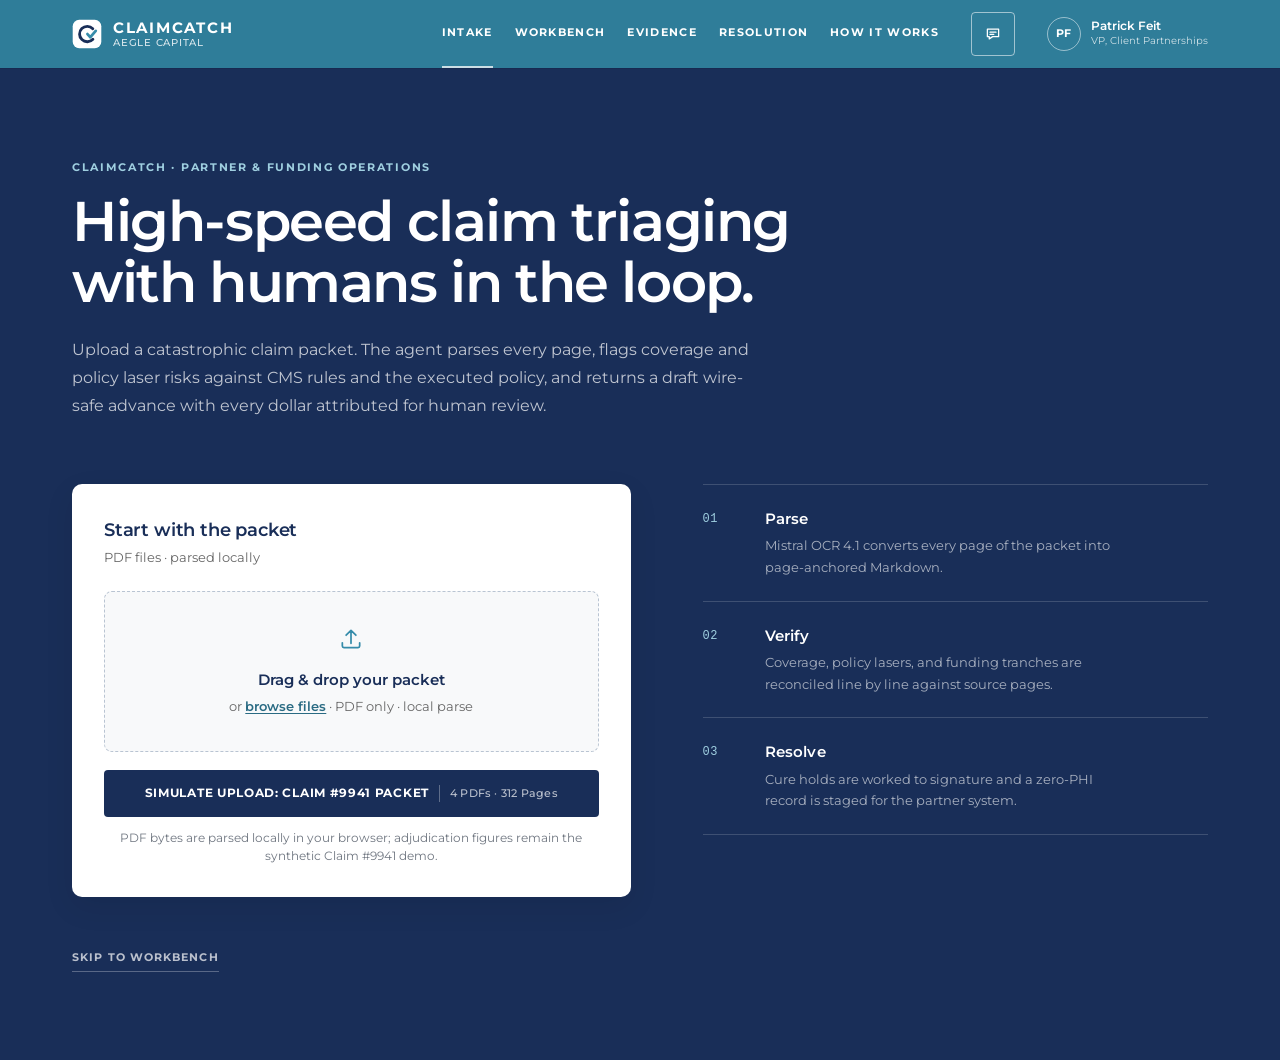
==== commit 5634ed33: "Deploy no-grid ClaimCatch site" ====
--- a/index.html
+++ b/index.html
@@ -112,7 +112,7 @@
           </aside>
         </div>
 
-        <button type="button" class="skip-workbench" id="skipWorkbench">Skip to workbench <span aria-hidden="true">→</span></button>
+        <button type="button" class="skip-workbench" id="skipWorkbench">Skip to workbench</button>
       </div>
     </section>
 
@@ -245,7 +245,7 @@
                     <p>The executed policy carries a $750,000 separate specific deductible for member MPM-9941-07 and diagnosis C91.02. Schedule A still shows $250,000; Endorsement L-1 replaces — and does not add to — that base. The $500,000 difference is a coverage gap with no cure, and no No-New-Laser endorsement appears in the executed extract.</p>
                     <p class="cite-block"><b>Citation.</b> <i>Trustmark Ins. Co. v. Citizens</i> (D. Conn. 2004) — a separately negotiated specific deductible controls over the base schedule when the endorsement is executed in the policy.</p>
                   </div>
-                  <button type="button" class="source-link" data-doc="policy">View source <span aria-hidden="true">→</span></button>
+                  <button type="button" class="source-link" data-doc="policy">View source</button>
                 </div>
               </div>
             </article>
@@ -274,7 +274,7 @@
                     <p>FL48 removes $350,000 of charges the plan does not owe: $235,000 for the Rev 0256 / J9999 CD22 protocol (MPM-RES-2026-014, outside authorization PA-9941-0926), $40,000 J3490 off-label pembrolizumab, $25,000 private deluxe differential, and $50,000 convenience charges.</p>
                     <p class="cite-block"><b>Not a trap.</b> CMS NCD 110.24 covers Q2042 Kymriah at $475,000. That line is labeled and paid; it is not part of the exclusion.</p>
                   </div>
-                  <button type="button" class="source-link" data-doc="ub04">View source <span aria-hidden="true">→</span></button>
+                  <button type="button" class="source-link" data-doc="ub04">View source</button>
                 </div>
               </div>
             </article>
@@ -303,7 +303,7 @@
                     <p>Section D of request 9941-A carries the TPA signature (<i>/s/ Dana Whitfield, 6 Oct 2026</i>), but the Employer CFO line is blank and Meridian's countersignature is absent. Both defects gate the same $250,000 Tranche 2; each cures on a valid signature, not on adjudication.</p>
                     <p class="cite-block"><b>Cure path.</b> Signed CFO authorization plus Meridian subrogation countersignature clears Tranche 2 for human sign-off at a $1,950,000 draft advance.</p>
                   </div>
-                  <button type="button" class="source-link" data-doc="tpa">View source <span aria-hidden="true">→</span></button>
+                  <button type="button" class="source-link" data-doc="tpa">View source</button>
                 </div>
               </div>
             </article>
@@ -502,7 +502,7 @@
           <p class="hiw-lede">How ClaimCatch turns 300-page unstructured TPA packets into citation-backed, human-reviewed funding decisions.</p>
           <dl class="hiw-metrics">
             <div class="hiw-metric">
-              <dt>Serverless Pay-Per-Token Inference</dt>
+              <dt><a class="metric-link" href="https://docs.fireworks.ai/serverless/pricing" target="_blank" rel="noopener noreferrer" title="Opens official source in a new tab">Serverless Pay-Per-Token Inference </a></dt>
               <dd>Zero idle GPU waste; pay only during active packet analysis.</dd>
             </div>
             <div class="hiw-metric">
@@ -510,8 +510,9 @@
               <dd>Compresses 6–8 hours of manual cross-referencing into minutes of citation-backed pre-audit for human reviewers.</dd>
             </div>
             <div class="hiw-metric">
-              <dt>0 Bytes PHI Egress to CRM</dt>
+              <dt><a class="metric-link" href="https://docs.mistral.ai/admin/monitor-comply/zero-data-retention" target="_blank" rel="noopener noreferrer" title="Opens official source in a new tab">0 Bytes PHI Egress to CRM </a></dt>
               <dd>Clinical data stays inside the HIPAA boundary; only de-identified tokens and dollar math reach HubSpot.</dd>
+              <p class="metric-sources"><a class="inline-source" href="https://docs.mistral.ai/admin/monitor-comply/zero-data-retention" target="_blank" rel="noopener noreferrer" title="Opens official source in a new tab">Mistral ZDR </a><a class="inline-source" href="https://docs.fireworks.ai/guides/security_compliance/data_handling" target="_blank" rel="noopener noreferrer" title="Opens official source in a new tab">Fireworks data handling </a></p>
             </div>
           </dl>
         </div>
@@ -533,7 +534,12 @@
                 <span class="stage-logo-label">Mistral OCR 4.1</span>
               </div>
               <h3>Stage 01 — Managed BAA + ZDR Structural Parsing</h3>
-              <p>Raw PDFs, scanned UB-04 forms, and .docx binders route through stateless, serverless OCR endpoints governed by an executed Enterprise HIPAA BAA and enforced Zero Data Retention (ZDR) — avoiding idle self-hosted GPU clusters.</p>
+              <p>Raw PDFs, scanned UB-04 forms, and .docx binders route through stateless, serverless OCR endpoints governed by an executed Enterprise HIPAA BAA (contractual) and enforced <a class="inline-source" href="https://docs.mistral.ai/admin/monitor-comply/zero-data-retention" target="_blank" rel="noopener noreferrer" title="Opens official source in a new tab">Zero Data Retention (ZDR) </a>, documented — avoiding idle self-hosted GPU clusters.</p>
+              <div class="stage-sources">
+                <a class="stage-source-link" title="Opens official source in a new tab" href="https://docs.mistral.ai/models/ocr-4-1" target="_blank" rel="noopener noreferrer">Mistral OCR 4.1 </a>
+                <a class="stage-source-link" title="Opens official source in a new tab" href="https://docs.mistral.ai/admin/monitor-comply/zero-data-retention" target="_blank" rel="noopener noreferrer">Mistral ZDR </a>
+                <span class="stage-source-note">BAA contractual; ZDR documented</span>
+              </div>
             </article>
 
             <article class="stage-card">
@@ -542,23 +548,29 @@
                 <img src="assets/logos/fireworks.svg" alt="Fireworks AI" class="logo-fireworks">
               </div>
               <h3>Stage 02 — Zero-Data-Retention Reasoning</h3>
-              <p>Fireworks AI at <span class="mono">us.api.fireworks.ai</span> runs pinned US-resident <span class="mono">DeepSeek V4.1 Flash</span> under Aegle's HIPAA BAA with Zero Data Retention (ZDR, <span class="mono">store:false</span>).</p>
+              <p><a class="inline-source" href="https://docs.fireworks.ai/serverless/us-only-serverless" target="_blank" rel="noopener noreferrer" title="Opens official source in a new tab">Fireworks AI </a> at <span class="mono">us.api.fireworks.ai</span> runs pinned US-resident <span class="mono">DeepSeek V4.1 Flash</span> under Aegle's HIPAA BAA (contractual) with <a class="inline-source" href="https://docs.fireworks.ai/guides/security_compliance/data_handling" target="_blank" rel="noopener noreferrer" title="Opens official source in a new tab">Zero Data Retention (ZDR) </a>, <span class="mono">store:false</span>.</p>
               <details class="stage-tech">
                 <summary>Technical detail</summary>
                 <span class="mono">accounts/fireworks/routers/deepseek-v4p1-flash-1017-us</span>
               </details>
+              <div class="stage-sources">
+                <a class="stage-source-link" title="Opens official source in a new tab" href="https://docs.fireworks.ai/serverless/us-only-serverless" target="_blank" rel="noopener noreferrer">US-only serverless </a>
+                <a class="stage-source-link" title="Opens official source in a new tab" href="https://docs.fireworks.ai/guides/security_compliance/data_handling" target="_blank" rel="noopener noreferrer">Data handling / ZDR </a>
+                <a class="stage-source-link" title="Opens official source in a new tab" href="https://docs.fireworks.ai/serverless/pricing" target="_blank" rel="noopener noreferrer">Serverless pricing </a>
+                <span class="stage-source-note">BAA contractual; ZDR documented</span>
+              </div>
             </article>
 
             <article class="stage-card">
               <div class="stage-top"><span class="stage-num">03</span><span class="stage-tag">Verify</span></div>
               <div class="stage-logos"><span class="stage-logo-label">Authoritative sources</span></div>
               <h3>Stage 03 — Ground-Truth Verification</h3>
-              <p>Deterministic verification queries CMS NCD 110.24, openFDA, CourtListener ERISA, and eCFR Title 29; UB-04 FL47/FL48 math is cross-footed to the dollar.</p>
+              <p>Deterministic verification queries CMS NCD 110.24, openFDA, CourtListener case law, and eCFR Title 29; UB-04 FL47/FL48 math is cross-footed to the dollar.</p>
               <div class="stage-sources">
-                <a class="stage-source-link" href="https://www.cms.gov/medicare-coverage-database/view/ncd.aspx?ncdid=372" target="_blank" rel="noopener noreferrer">CMS NCD 110.24 <span aria-hidden="true">↗</span></a>
-                <a class="stage-source-link" href="https://open.fda.gov/" target="_blank" rel="noopener noreferrer">openFDA <span aria-hidden="true">↗</span></a>
-                <a class="stage-source-link" href="https://www.courtlistener.com/" target="_blank" rel="noopener noreferrer">CourtListener <span aria-hidden="true">↗</span></a>
-                <a class="stage-source-link" href="https://www.ecfr.gov/current/title-29" target="_blank" rel="noopener noreferrer">eCFR Title 29 <span aria-hidden="true">↗</span></a>
+                <a class="stage-source-link" title="Opens official source in a new tab" href="https://www.cms.gov/medicare-coverage-database/view/ncd.aspx?ncdid=374" target="_blank" rel="noopener noreferrer">CMS NCD 110.24 </a>
+                <a class="stage-source-link" title="Opens official source in a new tab" href="https://open.fda.gov/" target="_blank" rel="noopener noreferrer">openFDA </a>
+                <a class="stage-source-link" title="Opens official source in a new tab" href="https://www.courtlistener.com/help/" target="_blank" rel="noopener noreferrer">CourtListener </a>
+                <a class="stage-source-link" title="Opens official source in a new tab" href="https://www.ecfr.gov/current/title-29" target="_blank" rel="noopener noreferrer">eCFR Title 29 </a>
               </div>
             </article>
 
@@ -569,7 +581,10 @@
                 <span class="stage-logo-label">HubSpot + Aegle Accel</span>
               </div>
               <h3>Stage 04 — Human-in-the-Loop CRM &amp; Partner Action</h3>
-              <p>Applies the zero-PHI sanitizer, gates every output behind human review, stages the <span class="mono">catastrophic_claim</span> HubSpot record, and prepares the draft finance memo and TPA cure notice.</p>
+              <p>Applies the zero-PHI sanitizer, gates every output behind human review, stages the <a class="inline-source" href="https://developers.hubspot.com/docs/guides/api/crm/objects/custom-objects" target="_blank" rel="noopener noreferrer" title="Opens official source in a new tab"><span class="mono">catastrophic_claim</span> </a> HubSpot record, and prepares the draft finance memo and TPA cure notice.</p>
+              <div class="stage-sources">
+                <a class="stage-source-link" title="Opens official source in a new tab" href="https://developers.hubspot.com/docs/guides/api/crm/objects/custom-objects" target="_blank" rel="noopener noreferrer">HubSpot custom objects </a>
+              </div>
             </article>
           </div>
         </div>
@@ -583,11 +598,11 @@
             <h2>One flow, every boundary.</h2>
           </header>
           <p class="diagram-label">Architecture at a glance</p>
-          <p class="diagram-hint">Swipe to explore the full architecture →</p>
+          <p class="diagram-hint">Swipe to explore the full architecture</p>
           <figure class="diagram-frame">
             <div class="diagram-scroll" tabindex="0" role="region" aria-label="Scrollable architecture diagram">
               <object class="diagram-object" type="image/svg+xml" data="assets/diagrams/claimcatch-flow-inline.svg" aria-label="ClaimCatch architecture: TPA claim packet through Mistral OCR and Fireworks AI, ground-truth verification, zero-PHI sanitizer, human analyst review and sign-off, and draft HubSpot, finance, and TPA outputs.">
-                <p class="diagram-fallback">ClaimCatch architecture diagram. <a href="https://www.cms.gov/medicare-coverage-database/view/ncd.aspx?ncdid=372" target="_blank" rel="noopener noreferrer">CMS NCD 110.24</a> · <a href="https://open.fda.gov/" target="_blank" rel="noopener noreferrer">openFDA</a> · <a href="https://www.courtlistener.com/" target="_blank" rel="noopener noreferrer">CourtListener</a> · <a href="https://www.ecfr.gov/current/title-29" target="_blank" rel="noopener noreferrer">eCFR Title 29</a></p>
+                <p class="diagram-fallback">ClaimCatch architecture diagram. <a href="https://www.cms.gov/medicare-coverage-database/view/ncd.aspx?ncdid=374" target="_blank" rel="noopener noreferrer" title="Opens official source in a new tab">CMS NCD 110.24</a> · <a href="https://open.fda.gov/" target="_blank" rel="noopener noreferrer" title="Opens official source in a new tab">openFDA</a> · <a href="https://www.courtlistener.com/help/" target="_blank" rel="noopener noreferrer" title="Opens official source in a new tab">CourtListener</a> · <a href="https://www.ecfr.gov/current/title-29" target="_blank" rel="noopener noreferrer" title="Opens official source in a new tab">eCFR Title 29</a></p>
               </object>
             </div>
           </figure>
@@ -603,7 +618,7 @@
           </header>
           <article class="bench-card bench-wide">
             <div class="bench-head">
-              <h3><a class="bench-link" href="https://artificialanalysis.ai/indexes/legal" target="_blank" rel="noopener noreferrer">Artificial Analysis Legal Index <span aria-hidden="true">↗</span></a></h3>
+              <h3><a class="bench-link" href="https://artificialanalysis.ai/indexes/legal" target="_blank" rel="noopener noreferrer" title="Opens official source in a new tab">Artificial Analysis Legal Index </a></h3>
               <span class="bench-tag">AA LEGAL INDEX · 12 NOV 2026</span>
             </div>
             <div class="bench-chart" id="benchLegalChart" role="img" aria-label="Scatter of AA Legal Index score versus AA legal cost per task (log scale): DeepSeek V4.1 Flash 38 at $0.19; Kimi K3.1 Pro 49 at $1.97; Gemini 4 Carbon 62 at $2.57; Claude Fable 5.2 63 at $15.67. Pareto line from DeepSeek through Kimi and Gemini to Claude."></div>
@@ -653,6 +668,13 @@
                 <li>Draft finance memo / TPA cure notice</li>
               </ul>
               <p class="boundary-note">100% compliant with Aegle's Protected-Data rules.</p>
+              <div class="boundary-sources">
+                <a class="inline-source" href="https://docs.mistral.ai/admin/monitor-comply/zero-data-retention" target="_blank" rel="noopener noreferrer" title="Opens official source in a new tab">ZDR documentation </a>
+                <a class="inline-source" href="https://docs.fireworks.ai/guides/security_compliance/data_handling" target="_blank" rel="noopener noreferrer" title="Opens official source in a new tab">Fireworks data handling </a>
+                <a class="inline-source" href="https://docs.fireworks.ai/guides/security_compliance/data_security" target="_blank" rel="noopener noreferrer" title="Opens official source in a new tab">Fireworks HIPAA support </a>
+                <a class="inline-source" href="https://trust.mistral.ai/" target="_blank" rel="noopener noreferrer" title="Opens official source in a new tab">Mistral Trust Center </a>
+              </div>
+              <p class="boundary-source-note">BAA contractual; ZDR and HIPAA support documented.</p>
             </article>
           </div>
         </div>
@@ -694,22 +716,25 @@
           <div class="faq-grid">
             <article class="faq-card">
               <h3>How can an AI system legally touch HIPAA &amp; PHI data?</h3>
-              <p>Serverless Mistral OCR (<span class="mono">/v1/ocr</span>) and Fireworks AI operate under an executed Enterprise HIPAA BAA with enforced Zero Data Retention (ZDR). A hard CRM boundary permits only de-identified keys and dollar math to leave the HIPAA boundary.</p>
+              <p>Serverless Mistral OCR (<span class="mono">/v1/ocr</span>) and Fireworks AI operate under an executed Enterprise HIPAA BAA (contractual; ZDR documented) with enforced <a class="inline-source" href="https://docs.mistral.ai/admin/monitor-comply/zero-data-retention" target="_blank" rel="noopener noreferrer" title="Opens official source in a new tab">Zero Data Retention (ZDR)</a>. A hard CRM boundary permits only de-identified keys and dollar math to leave the HIPAA boundary.</p>
+              <p class="faq-sources"><a class="inline-source" href="https://docs.mistral.ai/admin/monitor-comply/zero-data-retention" target="_blank" rel="noopener noreferrer" title="Opens official source in a new tab">Mistral ZDR </a><a class="inline-source" href="https://docs.fireworks.ai/guides/security_compliance/data_handling" target="_blank" rel="noopener noreferrer" title="Opens official source in a new tab">Fireworks data handling </a><a class="inline-source" href="https://trust.mistral.ai/" target="_blank" rel="noopener noreferrer" title="Opens official source in a new tab">Mistral Trust Center </a><a class="inline-source" href="https://docs.fireworks.ai/guides/security_compliance/data_security" target="_blank" rel="noopener noreferrer" title="Opens official source in a new tab">Fireworks HIPAA support </a></p>
             </article>
             <article class="faq-card">
               <h3>How does it read messy 300-page hospital bills &amp; policies—and why Markdown?</h3>
-              <p>Mistral OCR vision handles scans and layout noise. Markdown matches LLM pretraining, strips layout noise, cuts tokens, and improves extraction accuracy.</p>
+              <p><a class="inline-source" href="https://docs.mistral.ai/models/ocr-4-1" target="_blank" rel="noopener noreferrer" title="Opens official source in a new tab">Mistral OCR 4.1</a> vision handles scans and layout noise. Markdown matches LLM pretraining, strips layout noise, cuts tokens, and improves extraction accuracy.</p>
+              <p class="faq-sources"><a class="inline-source" href="https://docs.mistral.ai/models/ocr-4-1" target="_blank" rel="noopener noreferrer" title="Opens official source in a new tab">Mistral OCR 4.1 model docs </a></p>
             </article>
             <article class="faq-card">
               <h3>How does the AI actually know ERISA &amp; Stop-Loss Law without hallucinating?</h3>
-              <p>Top-percentile legal reasoning AI models are paired with specialized legal and clinical verification tools connected directly to authoritative sources like <a href="https://www.courtlistener.com/" target="_blank" rel="noopener noreferrer">CourtListener</a>, <a href="https://www.ecfr.gov/current/title-29" target="_blank" rel="noopener noreferrer">eCFR Title 29</a>, <a href="https://www.cms.gov/medicare-coverage-database/view/ncd.aspx?ncdid=372" target="_blank" rel="noopener noreferrer">CMS NCD 110.24</a>, and <a href="https://open.fda.gov/" target="_blank" rel="noopener noreferrer">openFDA</a>. Every conclusion carries an exact citation.</p>
+              <p>Top-percentile legal reasoning AI models are paired with specialized legal and clinical verification tools connected directly to authoritative sources like <a class="inline-source" href="https://www.courtlistener.com/help/" target="_blank" rel="noopener noreferrer" title="Opens official source in a new tab">CourtListener </a>, <a class="inline-source" href="https://www.ecfr.gov/current/title-29" target="_blank" rel="noopener noreferrer" title="Opens official source in a new tab">eCFR Title 29 </a>, <a class="inline-source" href="https://www.cms.gov/medicare-coverage-database/view/ncd.aspx?ncdid=374" target="_blank" rel="noopener noreferrer" title="Opens official source in a new tab">CMS NCD 110.24 </a>, and <a class="inline-source" href="https://open.fda.gov/" target="_blank" rel="noopener noreferrer" title="Opens official source in a new tab">openFDA </a>. Every conclusion carries an exact citation.</p>
             </article>
             <article class="faq-card">
               <h3>Why pay per token on Fireworks AI instead of buying GPUs or hiring 10 more analysts?</h3>
-              <p>If you rent or buy dedicated GPUs to self-host models, those GPUs sit idle 95% of the time while you pay for them around the clock. By using HIPAA-compliant serverless APIs on Fireworks AI, you only pay for compute at the exact moment an analyst is actively processing a claim packet—giving you access to much smarter frontier models at a fraction of the cost of dedicated hardware.</p>
-            </article>
-          </div>
-          <p class="compliance-note">Production deployment operates under executed Enterprise HIPAA BAA + enforced Zero Data Retention (ZDR) across all inference and OCR endpoints.</p>
+              <p>If you rent or buy dedicated GPUs to self-host models, those GPUs sit idle 95% of the time while you pay for them around the clock. By using HIPAA-compliant serverless APIs on <a class="inline-source" href="https://docs.fireworks.ai/serverless/pricing" target="_blank" rel="noopener noreferrer" title="Opens official source in a new tab">Fireworks AI </a>, you only pay for compute at the exact moment an analyst is actively processing a claim packet—giving you access to much smarter frontier models at a fraction of the cost of dedicated hardware.</p>
+              <p class="faq-sources"><a class="inline-source" href="https://docs.fireworks.ai/serverless/pricing" target="_blank" rel="noopener noreferrer" title="Opens official source in a new tab">Fireworks serverless pricing </a></p>
+            </article>
+          </div>
+          <p class="compliance-note">Production deployment operates under an Enterprise HIPAA BAA (contractual) + enforced <a class="inline-source" href="https://docs.mistral.ai/admin/monitor-comply/zero-data-retention" target="_blank" rel="noopener noreferrer" title="Opens official source in a new tab">Zero Data Retention (ZDR) </a>, documented across all inference and OCR endpoints.</p>
         </div>
       </section>
 
--- a/styles.css
+++ b/styles.css
@@ -1209,18 +1209,9 @@
   transition: color 0.2s ease, border-color 0.2s ease;
 }
 
-.source-link span {
-  display: inline-block;
-  transition: transform 0.2s ease;
-}
-
 .source-link:hover {
   color: var(--navy);
   border-bottom-color: var(--navy);
-}
-
-.source-link:hover span {
-  transform: translateX(3px);
 }
 
 /* ============================== RESOLUTION ============================== */
@@ -5206,3 +5197,108 @@
     min-width: 760px;
   }
 }
+
+/* ============================== VERIFIABLE SOURCES ============================== */
+
+.inline-source {
+  color: var(--teal-ink);
+  font-weight: 600;
+  text-decoration: none;
+}
+
+.inline-source:hover,
+.inline-source:focus-visible {
+  color: var(--navy);
+  text-decoration: underline;
+  text-decoration-thickness: 1px;
+  text-underline-offset: 2px;
+}
+
+.metric-link {
+  color: inherit;
+  text-decoration: none;
+  border-bottom: 1px solid rgba(255, 255, 255, 0.35);
+  padding-bottom: 2px;
+}
+
+.metric-link:hover,
+.metric-link:focus-visible {
+  color: var(--teal-soft);
+  border-bottom-color: var(--teal-soft);
+}
+
+.metric-sources {
+  display: flex;
+  flex-wrap: wrap;
+  gap: 4px 12px;
+  margin-top: 10px;
+  font-size: 8.5px;
+  line-height: 1.45;
+  letter-spacing: 0.03em;
+}
+
+.metric-sources .inline-source {
+  color: rgba(255, 255, 255, 0.82);
+  text-decoration-color: rgba(255, 255, 255, 0.4);
+}
+
+.metric-sources .inline-source:hover {
+  color: var(--white);
+}
+
+.stage-logo-link {
+  display: inline-flex;
+  align-items: center;
+  gap: 10px;
+  color: inherit;
+  text-decoration: none;
+}
+
+.stage-logo-link:hover .stage-logo-label,
+.stage-logo-link:focus-visible .stage-logo-label {
+  color: var(--navy);
+}
+
+.stage-source-note {
+  flex-basis: 100%;
+  font-size: 8px;
+  line-height: 1.45;
+  color: var(--faint);
+}
+
+.boundary-sources {
+  display: flex;
+  flex-wrap: wrap;
+  gap: 6px 12px;
+  margin-top: 12px;
+  padding-top: 12px;
+  border-top: 1px solid var(--line-soft);
+  font-size: 8.5px;
+  line-height: 1.5;
+}
+
+.boundary-source-note {
+  margin-top: 7px;
+  font-size: 8px;
+  line-height: 1.5;
+  color: var(--faint);
+}
+
+.faq-sources {
+  display: flex;
+  flex-wrap: wrap;
+  gap: 6px 12px;
+  margin-top: 10px;
+  padding-top: 8px;
+  border-top: 1px solid var(--line-soft);
+  font-size: 8.5px;
+  line-height: 1.5;
+}
+
+@media (max-width: 520px) {
+  .metric-sources,
+  .boundary-sources,
+  .faq-sources {
+    gap: 5px 10px;
+  }
+}
